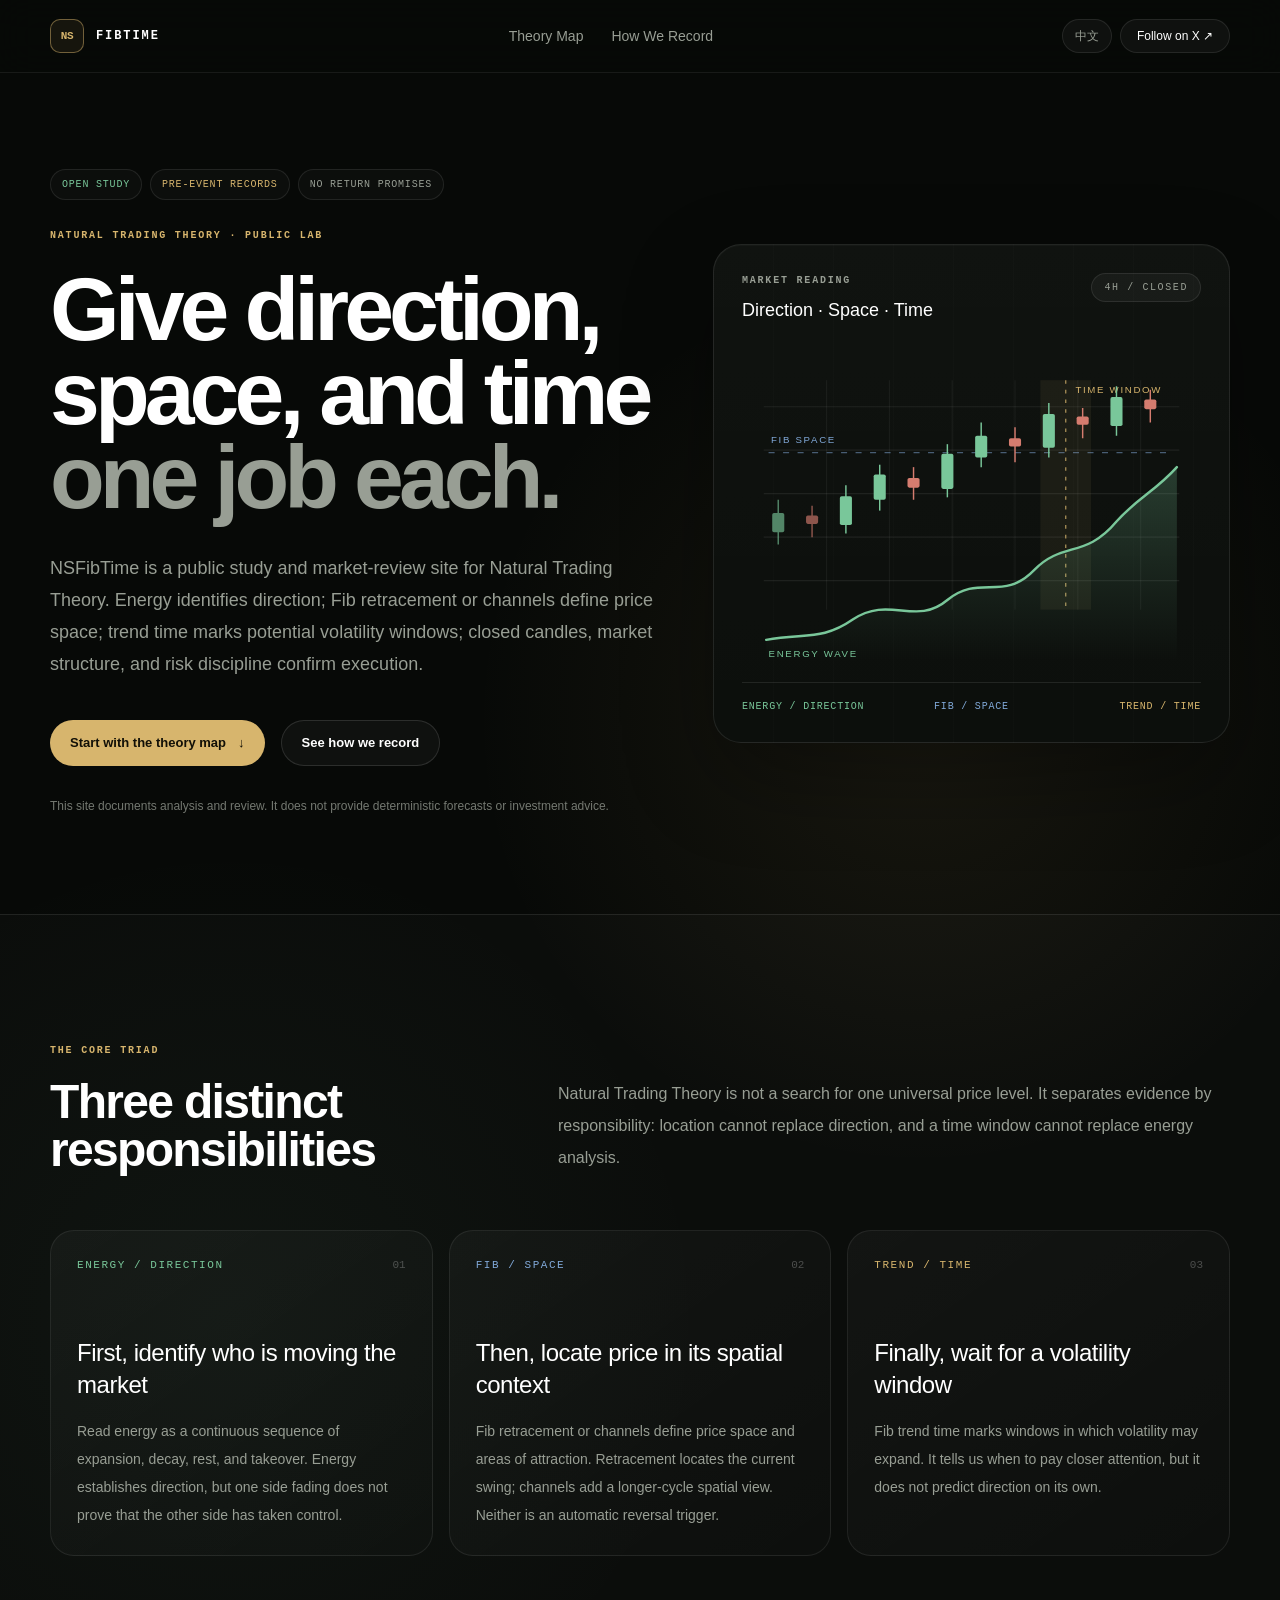
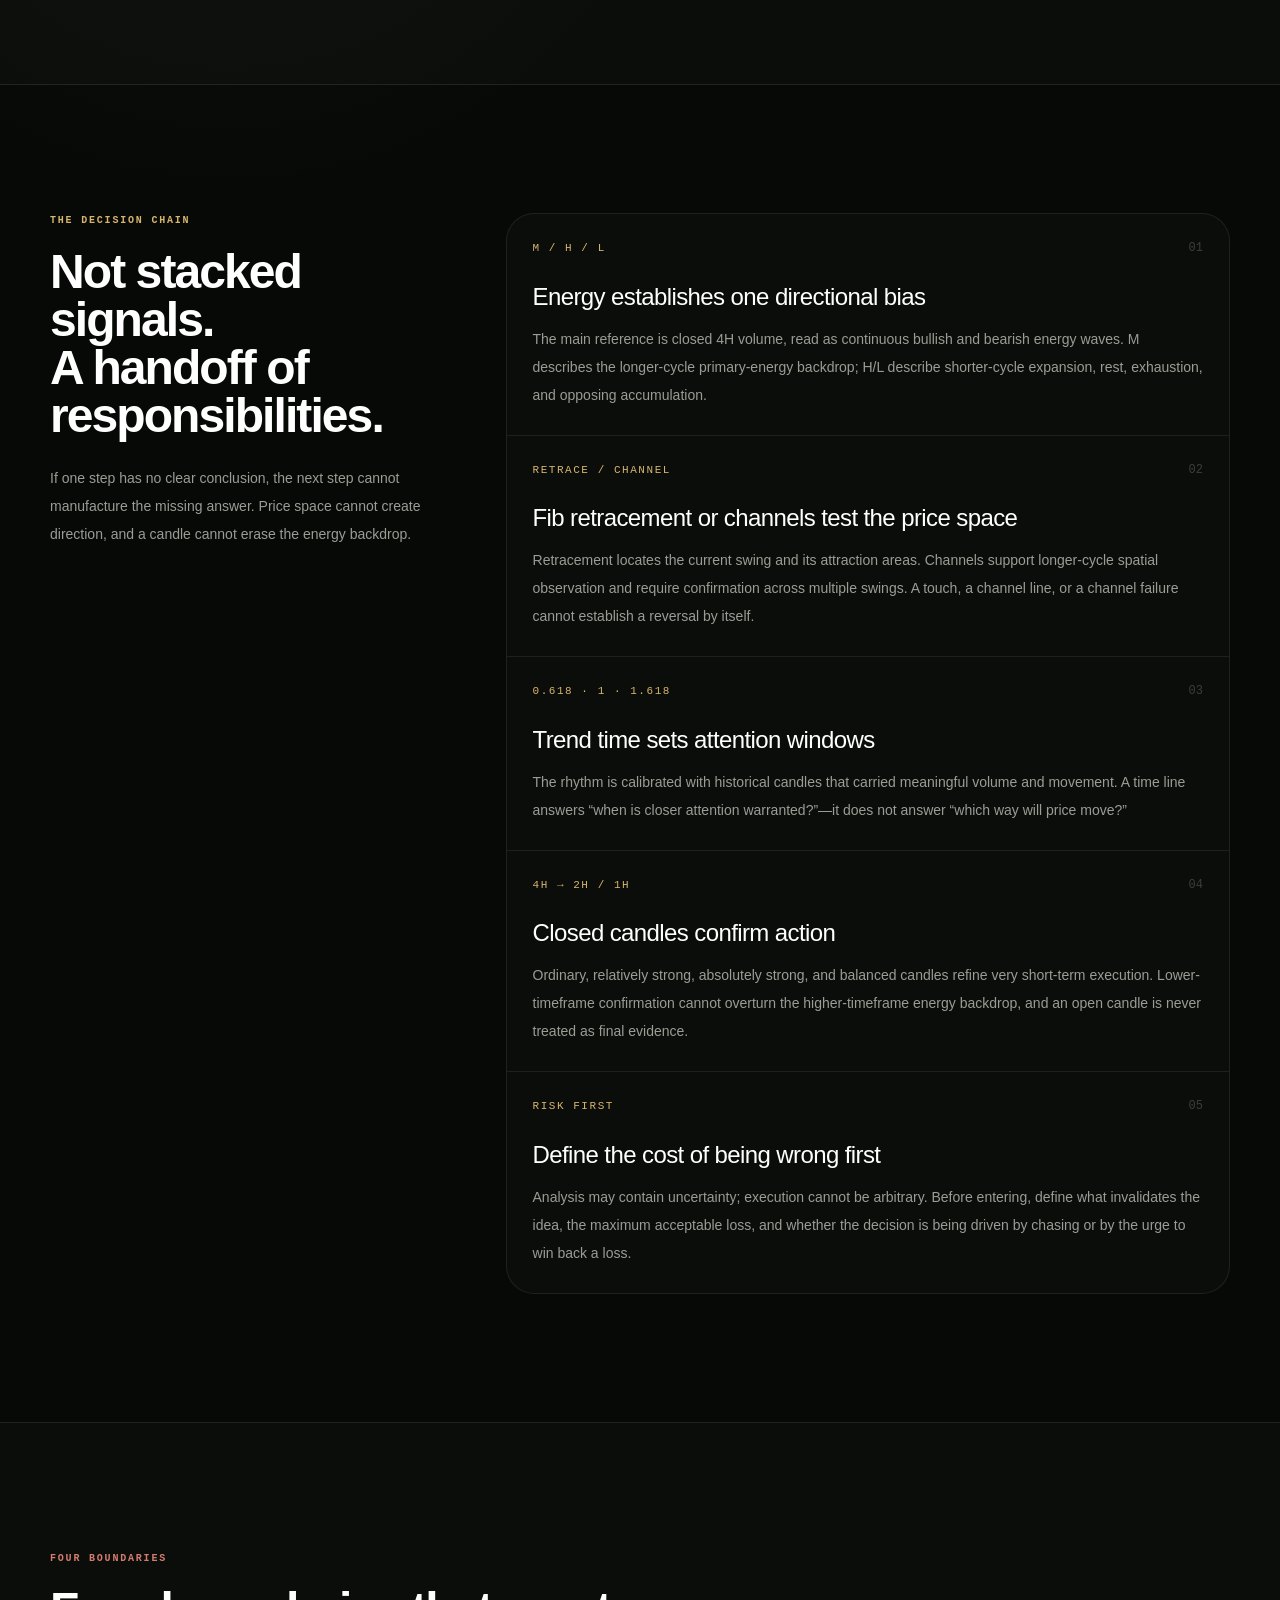
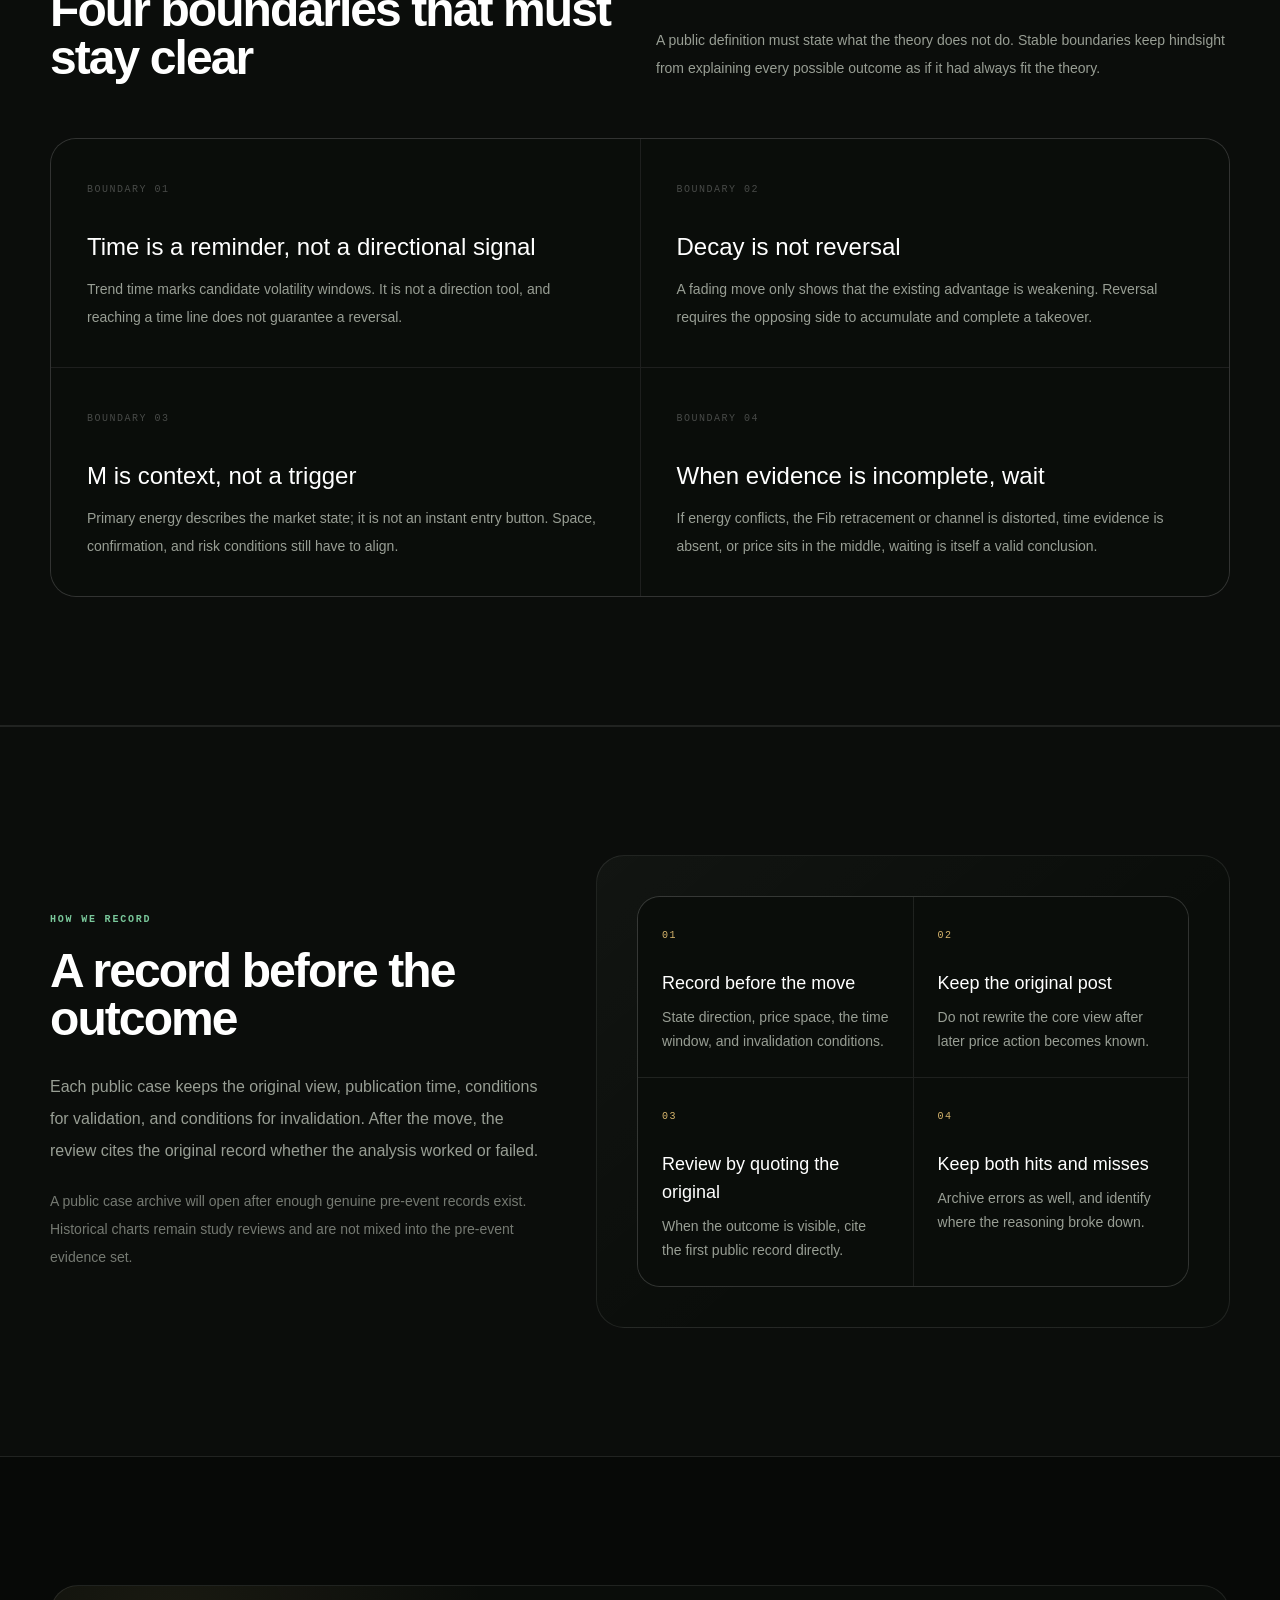
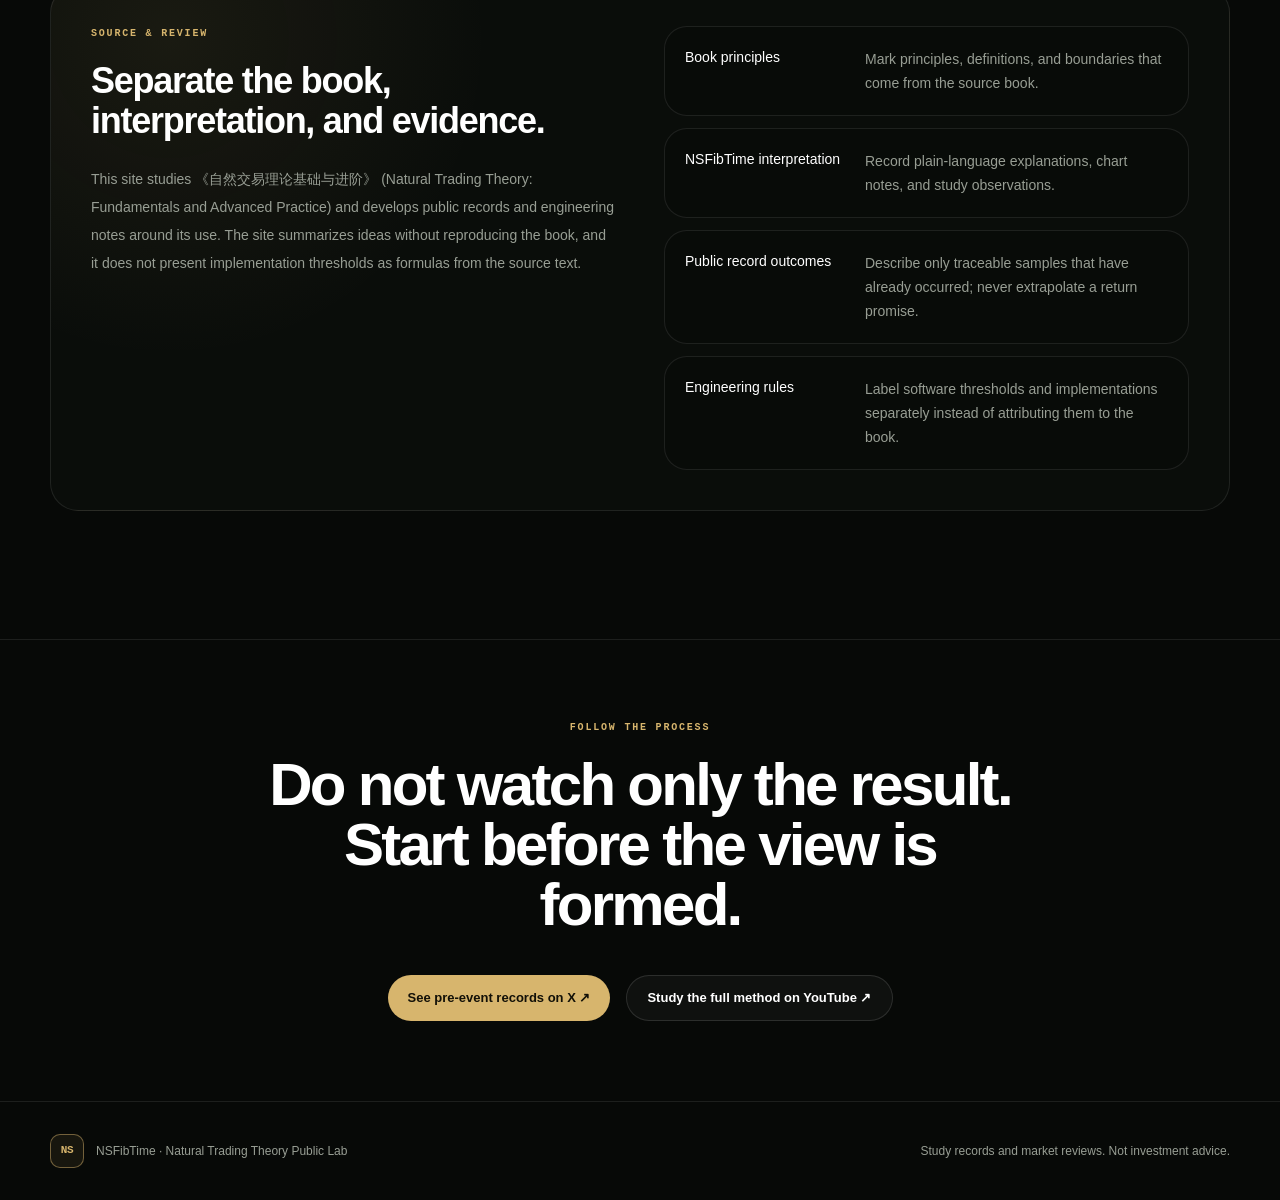
==== en/index.html @ 3659bf0a "Add English website" ====
<!DOCTYPE html><html lang="en"><head><meta charSet="utf-8"/><meta name="viewport" content="width=device-width, initial-scale=1"/><link rel="stylesheet" href="/styles.css"/><title>Natural Trading Theory Public Lab｜NSFibTime</title><meta name="description" content="Energy for direction, Fib retracement or channels for price space, and trend time for potential volatility windows. Public records include both validation and failure."/><meta name="keywords" content="Natural Trading Theory,Fibonacci retracement,Fibonacci channel,trend time,volume analysis,BTC market review"/><meta property="og:title" content="NSFibTime | Natural Trading Theory Public Lab"/><meta property="og:description" content="Direction, space, and time—each with one job. Public records include both hits and misses."/><meta property="og:url" content="https://nsfibtime.github.io/en"/><meta property="og:site_name" content="NSFibTime"/><meta property="og:type" content="website"/><meta property="og:locale" content="en_US"/><meta property="og:image" content="https://nsfibtime.github.io/og-en.png"/><meta property="og:image:width" content="1200"/><meta property="og:image:height" content="630"/><meta property="og:image:alt" content="NSFibTime | Direction, space, and time—each with one job"/><meta name="twitter:card" content="summary_large_image"/><meta name="twitter:title" content="NSFibTime | Natural Trading Theory Public Lab"/><meta name="twitter:description" content="Direction, space, and time—each with one job. Public records include both hits and misses."/><meta name="twitter:image" content="https://nsfibtime.github.io/og-en.png"/><link rel="icon" href="/favicon.svg"/><link rel="canonical" href="https://nsfibtime.github.io/en"/><link rel="alternate" hrefLang="zh-CN" href="https://nsfibtime.github.io"/><link rel="alternate" hrefLang="en" href="https://nsfibtime.github.io/en"/>
<style>:root{--font-geist-sans:Inter,-apple-system,BlinkMacSystemFont,"Segoe UI",sans-serif;--font-geist-mono:"SFMono-Regular",Consolas,"Liberation Mono",monospace}</style><meta name="generator" content="GitHub Pages"/></head><body class="__variable_geist_19ysh9d __variable_geist_mono_1001rt9 antialiased"><main lang="en"><header class="site-header"><div class="shell flex h-[72px] items-center justify-between gap-5"><a href="#top" class="flex items-center gap-3" aria-label="NSFibTime home"><span class="brand-mark">NS</span><span class="font-mono text-xs font-semibold tracking-[0.16em] text-white">FIBTIME</span></a><nav aria-label="Primary navigation" class="hidden items-center gap-7 text-sm text-[var(--muted-foreground)] md:flex"><a class="nav-link" href="#theory">Theory Map</a><a class="nav-link" href="#verification">How We Record</a></nav><div class="flex items-center gap-2"><a href="/" class="rounded-full border border-white/12 bg-white/[0.04] px-3 py-2 text-xs font-medium text-[var(--muted-foreground)] transition hover:border-[var(--time)]/50 hover:text-white" lang="zh-CN" hrefLang="zh-CN">中文</a><a class="rounded-full border border-white/12 bg-white/[0.04] px-4 py-2 text-xs font-medium text-white transition hover:border-[var(--time)]/50 hover:bg-white/[0.08]" href="https://x.com/NSFibTime" target="_blank" rel="noreferrer">Follow on X ↗</a></div></div></header><section id="top" class="shell grid min-h-[calc(100vh-72px)] items-center gap-14 py-20 lg:grid-cols-[1.08fr_0.92fr] lg:py-24"><div class="max-w-3xl"><div class="mb-7 flex flex-wrap gap-2"><span class="status-pill border-[var(--energy)]/25 text-[var(--energy)]">OPEN STUDY</span><span class="status-pill border-[var(--time)]/25 text-[var(--time)]">PRE-EVENT RECORDS</span><span class="status-pill border-white/10 text-[var(--muted-foreground)]">NO RETURN PROMISES</span></div><p class="eyebrow text-[var(--time)]">NATURAL TRADING THEORY · PUBLIC LAB</p><h1 class="mt-6 text-balance text-[clamp(3rem,7vw,6.9rem)] font-semibold leading-[0.94] tracking-[-0.055em] text-white">Give direction, space, and time<span class="block text-[var(--muted-foreground)]">one job each.</span></h1><p class="mt-8 max-w-2xl text-pretty text-base leading-8 text-[var(--muted-foreground)] sm:text-lg">NSFibTime is a public study and market-review site for Natural Trading Theory. Energy identifies direction; Fib retracement or channels define price space; trend time marks potential volatility windows; closed candles, market structure, and risk discipline confirm execution.</p><div class="mt-10 flex flex-wrap items-center gap-4"><a class="primary-cta" href="#theory">Start with the theory map <span aria-hidden="true">↓</span></a><a class="secondary-cta" href="#verification">See how we record</a></div><p class="mt-7 max-w-xl text-xs leading-6 text-[var(--muted-foreground)]/75">This site documents analysis and review. It does not provide deterministic forecasts or investment advice.</p></div><figure class="signal-panel relative min-h-[430px] overflow-hidden rounded-[28px] border border-white/10 p-5 sm:p-7" aria-labelledby="signal-caption-en"><div class="mb-8 flex items-start justify-between gap-4"><div><p class="eyebrow text-[var(--muted-foreground)]">MARKET READING</p><figcaption id="signal-caption-en" class="mt-2 text-lg font-medium text-white">Direction · Space · Time</figcaption></div><span class="rounded-full border border-white/10 bg-white/[0.04] px-3 py-1.5 font-mono text-[10px] tracking-[0.16em] text-[var(--muted-foreground)]">4H / CLOSED</span></div><svg viewBox="0 0 380 260" class="h-auto w-full"><title>Energy, Fibonacci price space, and trend time provide separate forms of evidence</title><defs><linearGradient id="area-en" x1="0" y1="0" x2="0" y2="1"><stop offset="0%" stop-color="var(--energy)" stop-opacity="0.24"></stop><stop offset="100%" stop-color="var(--energy)" stop-opacity="0"></stop></linearGradient></defs><line x1="18" y1="42" x2="362" y2="42" stroke="white" stroke-opacity="0.07"></line><line x1="18" y1="78" x2="362" y2="78" stroke="white" stroke-opacity="0.07"></line><line x1="18" y1="114" x2="362" y2="114" stroke="white" stroke-opacity="0.07"></line><line x1="18" y1="150" x2="362" y2="150" stroke="white" stroke-opacity="0.07"></line><line x1="18" y1="186" x2="362" y2="186" stroke="white" stroke-opacity="0.07"></line><line x1="70" y1="20" x2="70" y2="210" stroke="white" stroke-opacity="0.05"></line><line x1="122" y1="20" x2="122" y2="210" stroke="white" stroke-opacity="0.05"></line><line x1="174" y1="20" x2="174" y2="210" stroke="white" stroke-opacity="0.05"></line><line x1="226" y1="20" x2="226" y2="210" stroke="white" stroke-opacity="0.05"></line><line x1="278" y1="20" x2="278" y2="210" stroke="white" stroke-opacity="0.05"></line><line x1="330" y1="20" x2="330" y2="210" stroke="white" stroke-opacity="0.05"></line><line x1="22" y1="80" x2="358" y2="80" stroke="var(--space)" stroke-opacity="0.5" stroke-dasharray="5 7"></line><text x="24" y="72" fill="var(--space)" font-size="8" letter-spacing="1.4">FIB SPACE</text><rect x="247" y="20" width="42" height="190" fill="var(--time)" opacity="0.07"></rect><line x1="268" y1="20" x2="268" y2="210" stroke="var(--time)" stroke-opacity="0.8" stroke-dasharray="3 5"></line><text x="276" y="31" fill="var(--time)" font-size="8" letter-spacing="1.4">TIME WINDOW</text><g opacity="0.64"><line x1="30" y1="119" x2="30" y2="156" stroke="var(--energy)" stroke-width="1.2"></line><rect x="25" y="130" width="10" height="16" rx="1.5" fill="var(--energy)"></rect></g><g opacity="0.64"><line x1="58" y1="124" x2="58" y2="150" stroke="var(--risk)" stroke-width="1.2"></line><rect x="53" y="132" width="10" height="7" rx="1.5" fill="var(--risk)"></rect></g><g opacity="1"><line x1="86" y1="107" x2="86" y2="147" stroke="var(--energy)" stroke-width="1.2"></line><rect x="81" y="116" width="10" height="24" rx="1.5" fill="var(--energy)"></rect></g><g opacity="1"><line x1="114" y1="90" x2="114" y2="128" stroke="var(--energy)" stroke-width="1.2"></line><rect x="109" y="98" width="10" height="21" rx="1.5" fill="var(--energy)"></rect></g><g opacity="1"><line x1="142" y1="92" x2="142" y2="119" stroke="var(--risk)" stroke-width="1.2"></line><rect x="137" y="101" width="10" height="8" rx="1.5" fill="var(--risk)"></rect></g><g opacity="1"><line x1="170" y1="73" x2="170" y2="117" stroke="var(--energy)" stroke-width="1.2"></line><rect x="165" y="81" width="10" height="29" rx="1.5" fill="var(--energy)"></rect></g><g opacity="1"><line x1="198" y1="55" x2="198" y2="92" stroke="var(--energy)" stroke-width="1.2"></line><rect x="193" y="66" width="10" height="18" rx="1.5" fill="var(--energy)"></rect></g><g opacity="1"><line x1="226" y1="59" x2="226" y2="88" stroke="var(--risk)" stroke-width="1.2"></line><rect x="221" y="68" width="10" height="7" rx="1.5" fill="var(--risk)"></rect></g><g opacity="1"><line x1="254" y1="39" x2="254" y2="84" stroke="var(--energy)" stroke-width="1.2"></line><rect x="249" y="48" width="10" height="28" rx="1.5" fill="var(--energy)"></rect></g><g opacity="1"><line x1="282" y1="43" x2="282" y2="68" stroke="var(--risk)" stroke-width="1.2"></line><rect x="277" y="50" width="10" height="7" rx="1.5" fill="var(--risk)"></rect></g><g opacity="1"><line x1="310" y1="25" x2="310" y2="66" stroke="var(--energy)" stroke-width="1.2"></line><rect x="305" y="34" width="10" height="24" rx="1.5" fill="var(--energy)"></rect></g><g opacity="1"><line x1="338" y1="28" x2="338" y2="55" stroke="var(--risk)" stroke-width="1.2"></line><rect x="333" y="36" width="10" height="8" rx="1.5" fill="var(--risk)"></rect></g><path d="M20 235 C52 229 66 236 92 218 C122 198 144 224 170 202 C197 180 216 204 242 177 C266 153 284 168 310 137 C328 117 342 112 360 92 L360 252 L20 252 Z" fill="url(#area-en)"></path><path d="M20 235 C52 229 66 236 92 218 C122 198 144 224 170 202 C197 180 216 204 242 177 C266 153 284 168 310 137 C328 117 342 112 360 92" fill="none" stroke="var(--energy)" stroke-width="2" stroke-linecap="round"></path><text x="22" y="249" fill="var(--energy)" font-size="8" letter-spacing="1.4">ENERGY WAVE</text></svg><div class="mt-3 grid grid-cols-3 gap-2 border-t border-white/8 pt-4 font-mono text-[10px] tracking-[0.08em]"><span class="text-[var(--energy)]">ENERGY / DIRECTION</span><span class="text-center text-[var(--space)]">FIB / SPACE</span><span class="text-right text-[var(--time)]">TREND / TIME</span></div></figure></section><section id="theory" class="border-y border-white/8 bg-white/[0.018] py-24 sm:py-32"><div class="shell"><div class="grid gap-8 lg:grid-cols-[0.8fr_1.2fr] lg:items-end"><div><p class="eyebrow text-[var(--time)]">THE CORE TRIAD</p><h2 class="mt-5 text-4xl font-semibold tracking-[-0.035em] text-white sm:text-5xl">Three distinct responsibilities</h2></div><p class="max-w-2xl text-base leading-8 text-[var(--muted-foreground)] lg:justify-self-end">Natural Trading Theory is not a search for one universal price level. It separates evidence by responsibility: location cannot replace direction, and a time window cannot replace energy analysis.</p></div><div class="mt-14 grid gap-4 lg:grid-cols-3"><article class="theory-card"><div class="flex items-center justify-between"><span class="font-mono text-[11px] tracking-[0.14em] text-[var(--energy)]">ENERGY / DIRECTION</span><span class="font-mono text-[11px] text-white/25">01</span></div><h3 class="mt-16 text-2xl font-medium tracking-[-0.02em] text-white">First, identify who is moving the market</h3><p class="mt-4 text-sm leading-7 text-[var(--muted-foreground)]">Read energy as a continuous sequence of expansion, decay, rest, and takeover. Energy establishes direction, but one side fading does not prove that the other side has taken control.</p></article><article class="theory-card"><div class="flex items-center justify-between"><span class="font-mono text-[11px] tracking-[0.14em] text-[var(--space)]">FIB / SPACE</span><span class="font-mono text-[11px] text-white/25">02</span></div><h3 class="mt-16 text-2xl font-medium tracking-[-0.02em] text-white">Then, locate price in its spatial context</h3><p class="mt-4 text-sm leading-7 text-[var(--muted-foreground)]">Fib retracement or channels define price space and areas of attraction. Retracement locates the current swing; channels add a longer-cycle spatial view. Neither is an automatic reversal trigger.</p></article><article class="theory-card"><div class="flex items-center justify-between"><span class="font-mono text-[11px] tracking-[0.14em] text-[var(--time)]">TREND / TIME</span><span class="font-mono text-[11px] text-white/25">03</span></div><h3 class="mt-16 text-2xl font-medium tracking-[-0.02em] text-white">Finally, wait for a volatility window</h3><p class="mt-4 text-sm leading-7 text-[var(--muted-foreground)]">Fib trend time marks windows in which volatility may expand. It tells us when to pay closer attention, but it does not predict direction on its own.</p></article></div></div></section><section class="py-24 sm:py-32"><div class="shell"><div class="grid gap-12 lg:grid-cols-[0.72fr_1.28fr]"><div class="lg:sticky lg:top-28 lg:self-start"><p class="eyebrow text-[var(--time)]">THE DECISION CHAIN</p><h2 class="mt-5 max-w-md text-4xl font-semibold tracking-[-0.04em] text-white sm:text-5xl">Not stacked signals.<br/>A handoff of responsibilities.</h2><p class="mt-6 max-w-md text-sm leading-7 text-[var(--muted-foreground)]">If one step has no clear conclusion, the next step cannot manufacture the missing answer. Price space cannot create direction, and a candle cannot erase the energy backdrop.</p></div><ol class="workflow-list"><li class="workflow-step"><div class="flex items-center justify-between gap-4"><span class="font-mono text-[11px] tracking-[0.14em] text-[var(--time)]">M / H / L</span><span class="font-mono text-xs text-white/20">0<!-- -->1</span></div><h3 class="mt-6 text-2xl font-medium tracking-[-0.025em] text-white">Energy establishes one directional bias</h3><p class="mt-3 max-w-2xl text-sm leading-7 text-[var(--muted-foreground)]">The main reference is closed 4H volume, read as continuous bullish and bearish energy waves. M describes the longer-cycle primary-energy backdrop; H/L describe shorter-cycle expansion, rest, exhaustion, and opposing accumulation.</p></li><li class="workflow-step"><div class="flex items-center justify-between gap-4"><span class="font-mono text-[11px] tracking-[0.14em] text-[var(--time)]">RETRACE / CHANNEL</span><span class="font-mono text-xs text-white/20">0<!-- -->2</span></div><h3 class="mt-6 text-2xl font-medium tracking-[-0.025em] text-white">Fib retracement or channels test the price space</h3><p class="mt-3 max-w-2xl text-sm leading-7 text-[var(--muted-foreground)]">Retracement locates the current swing and its attraction areas. Channels support longer-cycle spatial observation and require confirmation across multiple swings. A touch, a channel line, or a channel failure cannot establish a reversal by itself.</p></li><li class="workflow-step"><div class="flex items-center justify-between gap-4"><span class="font-mono text-[11px] tracking-[0.14em] text-[var(--time)]">0.618 · 1 · 1.618</span><span class="font-mono text-xs text-white/20">0<!-- -->3</span></div><h3 class="mt-6 text-2xl font-medium tracking-[-0.025em] text-white">Trend time sets attention windows</h3><p class="mt-3 max-w-2xl text-sm leading-7 text-[var(--muted-foreground)]">The rhythm is calibrated with historical candles that carried meaningful volume and movement. A time line answers “when is closer attention warranted?”—it does not answer “which way will price move?”</p></li><li class="workflow-step"><div class="flex items-center justify-between gap-4"><span class="font-mono text-[11px] tracking-[0.14em] text-[var(--time)]">4H → 2H / 1H</span><span class="font-mono text-xs text-white/20">0<!-- -->4</span></div><h3 class="mt-6 text-2xl font-medium tracking-[-0.025em] text-white">Closed candles confirm action</h3><p class="mt-3 max-w-2xl text-sm leading-7 text-[var(--muted-foreground)]">Ordinary, relatively strong, absolutely strong, and balanced candles refine very short-term execution. Lower-timeframe confirmation cannot overturn the higher-timeframe energy backdrop, and an open candle is never treated as final evidence.</p></li><li class="workflow-step"><div class="flex items-center justify-between gap-4"><span class="font-mono text-[11px] tracking-[0.14em] text-[var(--time)]">RISK FIRST</span><span class="font-mono text-xs text-white/20">0<!-- -->5</span></div><h3 class="mt-6 text-2xl font-medium tracking-[-0.025em] text-white">Define the cost of being wrong first</h3><p class="mt-3 max-w-2xl text-sm leading-7 text-[var(--muted-foreground)]">Analysis may contain uncertainty; execution cannot be arbitrary. Before entering, define what invalidates the idea, the maximum acceptable loss, and whether the decision is being driven by chasing or by the urge to win back a loss.</p></li></ol></div></div></section><section class="border-y border-white/8 bg-white/[0.018] py-24 sm:py-32"><div class="shell"><div class="grid gap-8 lg:grid-cols-[1fr_1fr] lg:items-end"><div><p class="eyebrow text-[var(--risk)]">FOUR BOUNDARIES</p><h2 class="mt-5 text-4xl font-semibold tracking-[-0.04em] text-white sm:text-5xl">Four boundaries that must stay clear</h2></div><p class="max-w-xl text-sm leading-7 text-[var(--muted-foreground)] lg:justify-self-end">A public definition must state what the theory does not do. Stable boundaries keep hindsight from explaining every possible outcome as if it had always fit the theory.</p></div><div class="mt-14 grid gap-px overflow-hidden rounded-[26px] border border-white/8 bg-white/8 md:grid-cols-2"><article class="bg-[#0a0d0a] p-7 sm:p-9"><span class="font-mono text-[10px] tracking-[0.15em] text-white/25">BOUNDARY 0<!-- -->1</span><h3 class="mt-8 text-2xl font-medium text-white">Time is a reminder, not a directional signal</h3><p class="mt-3 max-w-lg text-sm leading-7 text-[var(--muted-foreground)]">Trend time marks candidate volatility windows. It is not a direction tool, and reaching a time line does not guarantee a reversal.</p></article><article class="bg-[#0a0d0a] p-7 sm:p-9"><span class="font-mono text-[10px] tracking-[0.15em] text-white/25">BOUNDARY 0<!-- -->2</span><h3 class="mt-8 text-2xl font-medium text-white">Decay is not reversal</h3><p class="mt-3 max-w-lg text-sm leading-7 text-[var(--muted-foreground)]">A fading move only shows that the existing advantage is weakening. Reversal requires the opposing side to accumulate and complete a takeover.</p></article><article class="bg-[#0a0d0a] p-7 sm:p-9"><span class="font-mono text-[10px] tracking-[0.15em] text-white/25">BOUNDARY 0<!-- -->3</span><h3 class="mt-8 text-2xl font-medium text-white">M is context, not a trigger</h3><p class="mt-3 max-w-lg text-sm leading-7 text-[var(--muted-foreground)]">Primary energy describes the market state; it is not an instant entry button. Space, confirmation, and risk conditions still have to align.</p></article><article class="bg-[#0a0d0a] p-7 sm:p-9"><span class="font-mono text-[10px] tracking-[0.15em] text-white/25">BOUNDARY 0<!-- -->4</span><h3 class="mt-8 text-2xl font-medium text-white">When evidence is incomplete, wait</h3><p class="mt-3 max-w-lg text-sm leading-7 text-[var(--muted-foreground)]">If energy conflicts, the Fib retracement or channel is distorted, time evidence is absent, or price sits in the middle, waiting is itself a valid conclusion.</p></article></div></div></section><section id="verification" class="scroll-mt-20 border-y border-white/8 bg-white/[0.018] py-24 sm:py-32"><div class="shell grid gap-12 lg:grid-cols-[0.88fr_1.12fr] lg:items-center"><div><p class="eyebrow text-[var(--energy)]">HOW WE RECORD</p><h2 class="mt-5 text-4xl font-semibold tracking-[-0.04em] text-white sm:text-5xl">A record before the outcome</h2><p class="mt-7 max-w-xl text-base leading-8 text-[var(--muted-foreground)]">Each public case keeps the original view, publication time, conditions for validation, and conditions for invalidation. After the move, the review cites the original record whether the analysis worked or failed.</p><p class="mt-5 max-w-xl text-sm leading-7 text-[var(--muted-foreground)]/75">A public case archive will open after enough genuine pre-event records exist. Historical charts remain study reviews and are not mixed into the pre-event evidence set.</p></div><div class="protocol-panel"><div class="grid gap-px overflow-hidden rounded-2xl border border-white/8 bg-white/8 sm:grid-cols-2"><div class="bg-[#0a0d0a] p-6"><span class="font-mono text-[10px] tracking-[0.15em] text-[var(--time)]">01</span><h3 class="mt-6 text-lg font-medium text-white">Record before the move</h3><p class="mt-2 text-sm leading-6 text-[var(--muted-foreground)]">State direction, price space, the time window, and invalidation conditions.</p></div><div class="bg-[#0a0d0a] p-6"><span class="font-mono text-[10px] tracking-[0.15em] text-[var(--time)]">02</span><h3 class="mt-6 text-lg font-medium text-white">Keep the original post</h3><p class="mt-2 text-sm leading-6 text-[var(--muted-foreground)]">Do not rewrite the core view after later price action becomes known.</p></div><div class="bg-[#0a0d0a] p-6"><span class="font-mono text-[10px] tracking-[0.15em] text-[var(--time)]">03</span><h3 class="mt-6 text-lg font-medium text-white">Review by quoting the original</h3><p class="mt-2 text-sm leading-6 text-[var(--muted-foreground)]">When the outcome is visible, cite the first public record directly.</p></div><div class="bg-[#0a0d0a] p-6"><span class="font-mono text-[10px] tracking-[0.15em] text-[var(--time)]">04</span><h3 class="mt-6 text-lg font-medium text-white">Keep both hits and misses</h3><p class="mt-2 text-sm leading-6 text-[var(--muted-foreground)]">Archive errors as well, and identify where the reasoning broke down.</p></div></div></div></div></section><section class="py-24 sm:py-32"><div class="shell"><div class="source-card grid gap-12 lg:grid-cols-[1fr_1fr]"><div><p class="eyebrow text-[var(--time)]">SOURCE &amp; REVIEW</p><h2 class="mt-5 text-3xl font-semibold tracking-[-0.035em] text-white sm:text-4xl">Separate the book, interpretation, and evidence.</h2><p class="mt-6 max-w-xl text-sm leading-7 text-[var(--muted-foreground)]">This site studies 《自然交易理论基础与进阶》 (Natural Trading Theory: Fundamentals and Advanced Practice) and develops public records and engineering notes around its use. The site summarizes ideas without reproducing the book, and it does not present implementation thresholds as formulas from the source text.</p></div><div class="grid gap-3"><div class="grid gap-2 rounded-2xl border border-white/8 bg-black/15 p-5 sm:grid-cols-[160px_1fr] sm:gap-5"><span class="text-sm font-medium text-white">Book principles</span><span class="text-sm leading-6 text-[var(--muted-foreground)]">Mark principles, definitions, and boundaries that come from the source book.</span></div><div class="grid gap-2 rounded-2xl border border-white/8 bg-black/15 p-5 sm:grid-cols-[160px_1fr] sm:gap-5"><span class="text-sm font-medium text-white">NSFibTime interpretation</span><span class="text-sm leading-6 text-[var(--muted-foreground)]">Record plain-language explanations, chart notes, and study observations.</span></div><div class="grid gap-2 rounded-2xl border border-white/8 bg-black/15 p-5 sm:grid-cols-[160px_1fr] sm:gap-5"><span class="text-sm font-medium text-white">Public record outcomes</span><span class="text-sm leading-6 text-[var(--muted-foreground)]">Describe only traceable samples that have already occurred; never extrapolate a return promise.</span></div><div class="grid gap-2 rounded-2xl border border-white/8 bg-black/15 p-5 sm:grid-cols-[160px_1fr] sm:gap-5"><span class="text-sm font-medium text-white">Engineering rules</span><span class="text-sm leading-6 text-[var(--muted-foreground)]">Label software thresholds and implementations separately instead of attributing them to the book.</span></div></div></div></div></section><section class="border-t border-white/8 py-20"><div class="shell text-center"><p class="eyebrow text-[var(--time)]">FOLLOW THE PROCESS</p><h2 class="mx-auto mt-5 max-w-3xl text-4xl font-semibold tracking-[-0.045em] text-white sm:text-6xl">Do not watch only the result.<br/>Start before the view is formed.</h2><div class="mt-10 flex flex-wrap justify-center gap-4"><a class="primary-cta" href="https://x.com/NSFibTime" target="_blank" rel="noreferrer">See pre-event records on X ↗</a><a class="secondary-cta" href="https://www.youtube.com/@NSFibTime" target="_blank" rel="noreferrer">Study the full method on YouTube ↗</a></div></div></section><footer class="border-t border-white/8 py-8"><div class="shell flex flex-col gap-4 text-xs text-[var(--muted-foreground)] sm:flex-row sm:items-center sm:justify-between"><div class="flex items-center gap-3"><span class="brand-mark">NS</span><span>NSFibTime · Natural Trading Theory Public Lab</span></div><p>Study records and market reviews. Not investment advice.</p></div></footer></main></body></html>
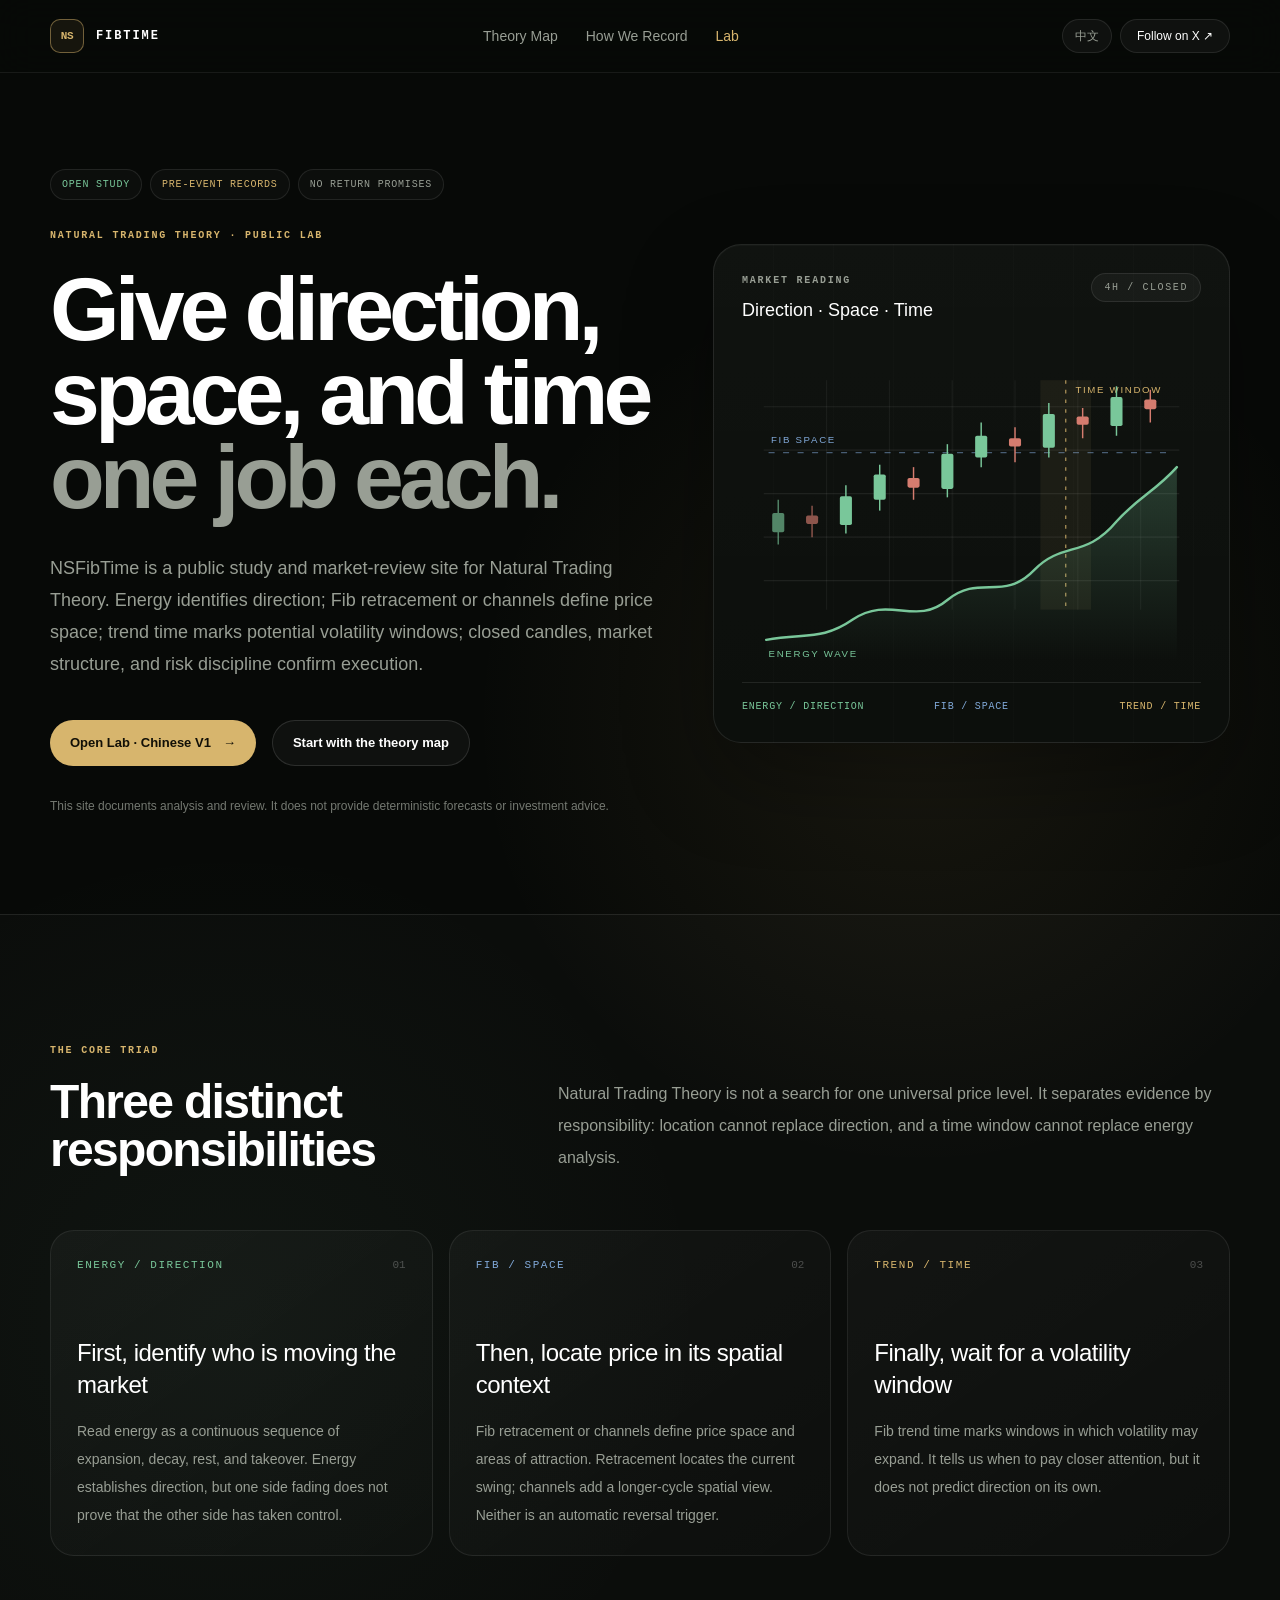
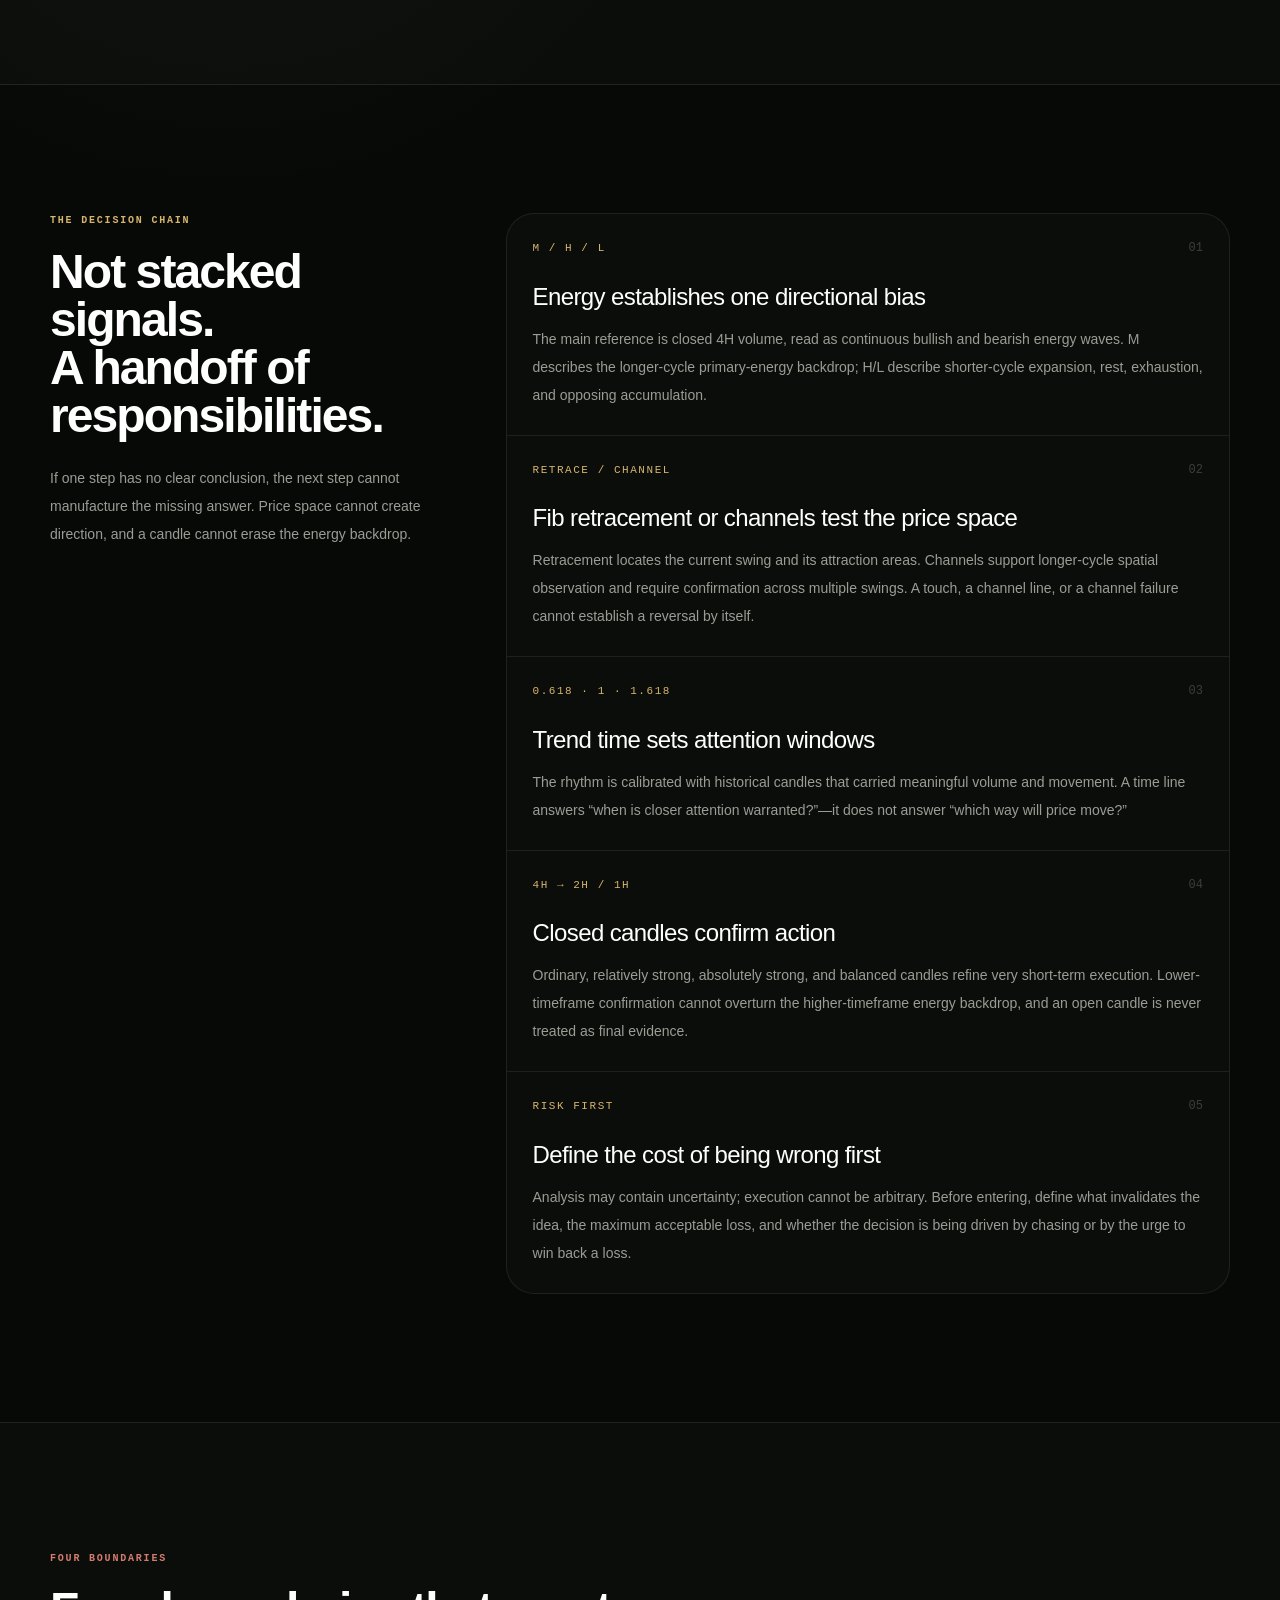
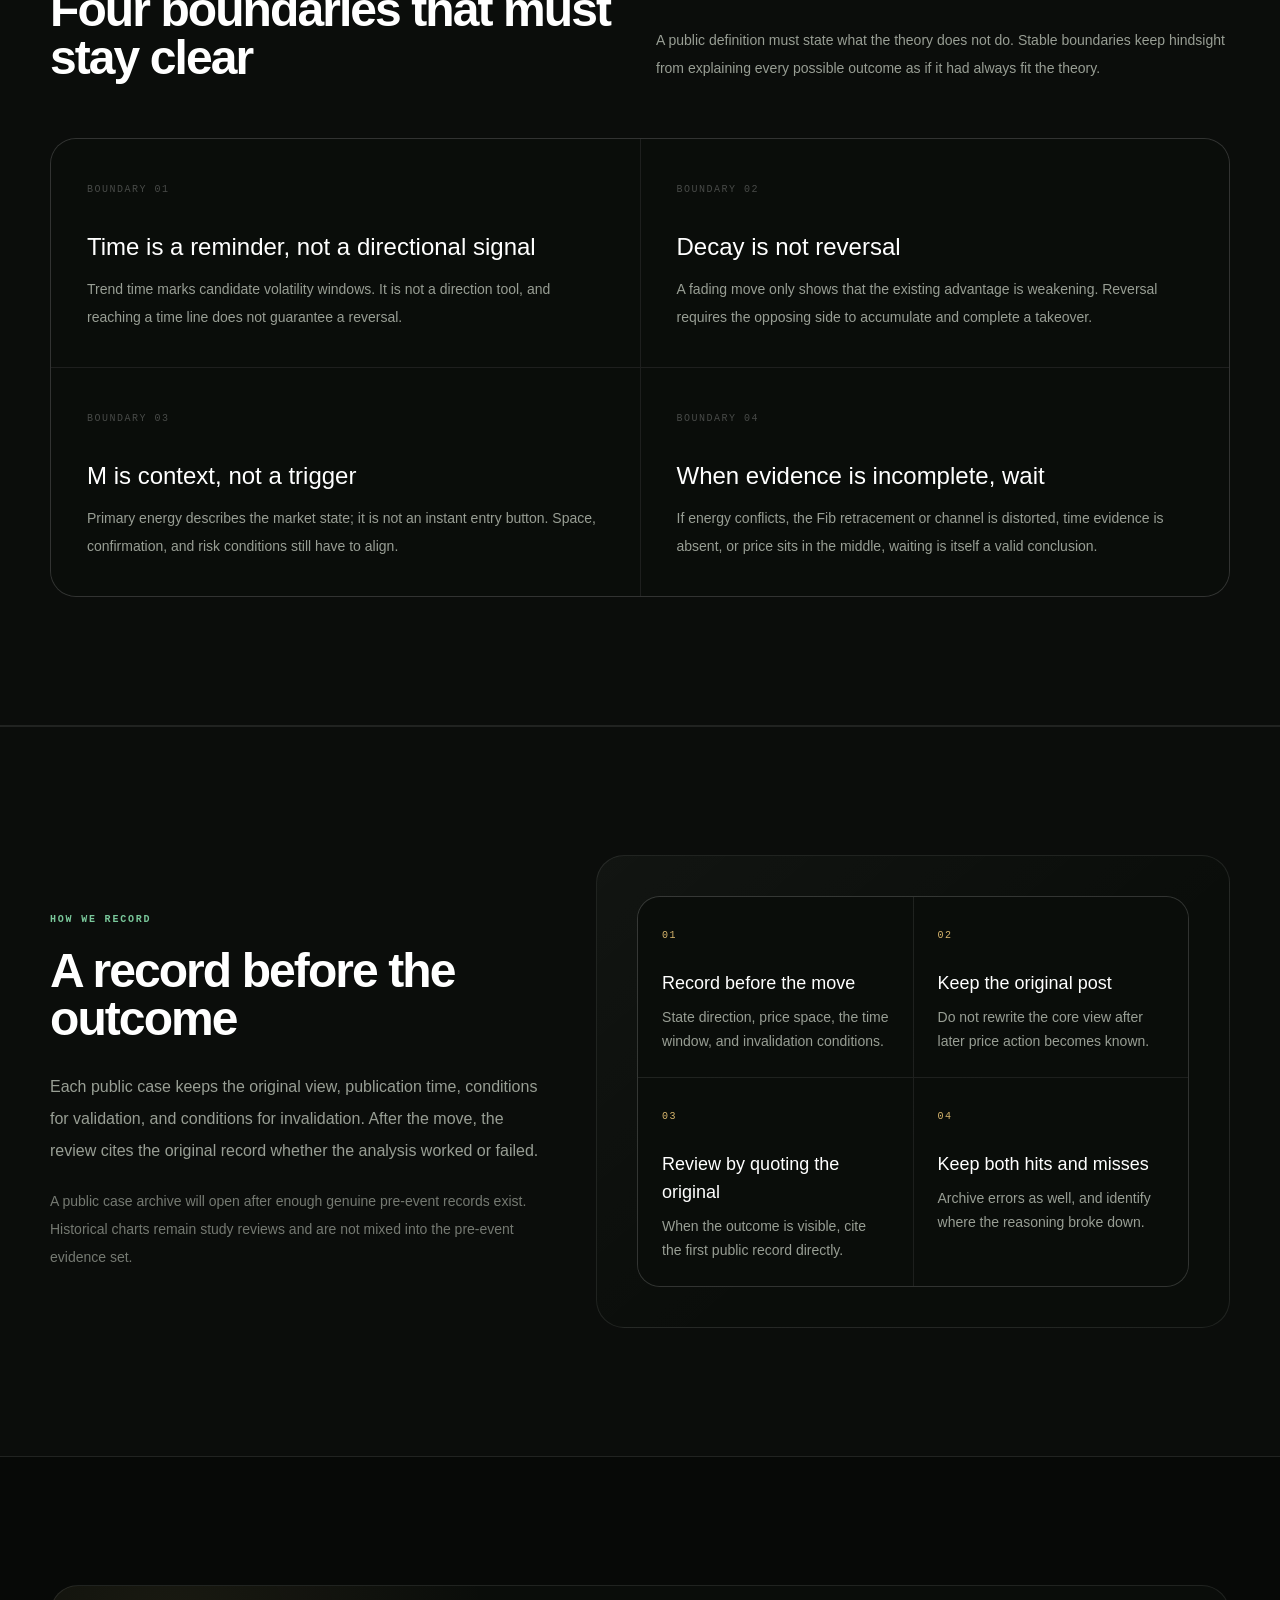
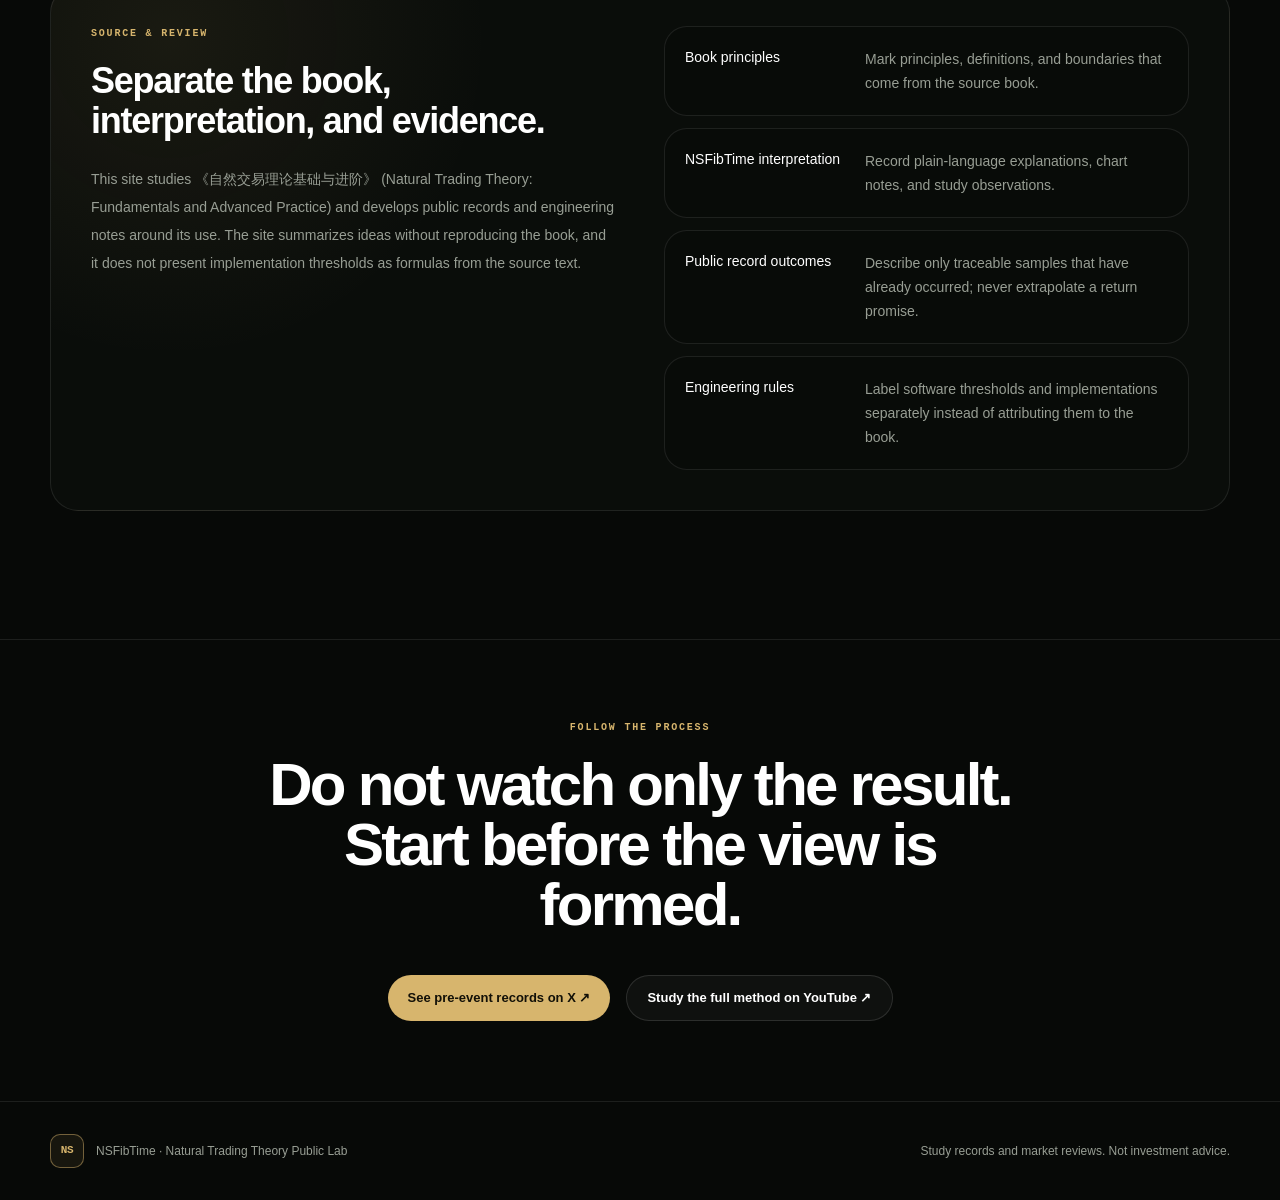
==== commit 4050cba1: "Link English site to NSFibTime Lab" ====
--- a/en/index.html
+++ b/en/index.html
@@ -1,2 +1,2 @@
 <!DOCTYPE html><html lang="en"><head><meta charSet="utf-8"/><meta name="viewport" content="width=device-width, initial-scale=1"/><link rel="stylesheet" href="/styles.css"/><title>Natural Trading Theory Public Lab｜NSFibTime</title><meta name="description" content="Energy for direction, Fib retracement or channels for price space, and trend time for potential volatility windows. Public records include both validation and failure."/><meta name="keywords" content="Natural Trading Theory,Fibonacci retracement,Fibonacci channel,trend time,volume analysis,BTC market review"/><meta property="og:title" content="NSFibTime | Natural Trading Theory Public Lab"/><meta property="og:description" content="Direction, space, and time—each with one job. Public records include both hits and misses."/><meta property="og:url" content="https://nsfibtime.github.io/en"/><meta property="og:site_name" content="NSFibTime"/><meta property="og:type" content="website"/><meta property="og:locale" content="en_US"/><meta property="og:image" content="https://nsfibtime.github.io/og-en.png"/><meta property="og:image:width" content="1200"/><meta property="og:image:height" content="630"/><meta property="og:image:alt" content="NSFibTime | Direction, space, and time—each with one job"/><meta name="twitter:card" content="summary_large_image"/><meta name="twitter:title" content="NSFibTime | Natural Trading Theory Public Lab"/><meta name="twitter:description" content="Direction, space, and time—each with one job. Public records include both hits and misses."/><meta name="twitter:image" content="https://nsfibtime.github.io/og-en.png"/><link rel="icon" href="/favicon.svg"/><link rel="canonical" href="https://nsfibtime.github.io/en"/><link rel="alternate" hrefLang="zh-CN" href="https://nsfibtime.github.io"/><link rel="alternate" hrefLang="en" href="https://nsfibtime.github.io/en"/>
-<style>:root{--font-geist-sans:Inter,-apple-system,BlinkMacSystemFont,"Segoe UI",sans-serif;--font-geist-mono:"SFMono-Regular",Consolas,"Liberation Mono",monospace}</style><meta name="generator" content="GitHub Pages"/></head><body class="__variable_geist_19ysh9d __variable_geist_mono_1001rt9 antialiased"><main lang="en"><header class="site-header"><div class="shell flex h-[72px] items-center justify-between gap-5"><a href="#top" class="flex items-center gap-3" aria-label="NSFibTime home"><span class="brand-mark">NS</span><span class="font-mono text-xs font-semibold tracking-[0.16em] text-white">FIBTIME</span></a><nav aria-label="Primary navigation" class="hidden items-center gap-7 text-sm text-[var(--muted-foreground)] md:flex"><a class="nav-link" href="#theory">Theory Map</a><a class="nav-link" href="#verification">How We Record</a></nav><div class="flex items-center gap-2"><a href="/" class="rounded-full border border-white/12 bg-white/[0.04] px-3 py-2 text-xs font-medium text-[var(--muted-foreground)] transition hover:border-[var(--time)]/50 hover:text-white" lang="zh-CN" hrefLang="zh-CN">中文</a><a class="rounded-full border border-white/12 bg-white/[0.04] px-4 py-2 text-xs font-medium text-white transition hover:border-[var(--time)]/50 hover:bg-white/[0.08]" href="https://x.com/NSFibTime" target="_blank" rel="noreferrer">Follow on X ↗</a></div></div></header><section id="top" class="shell grid min-h-[calc(100vh-72px)] items-center gap-14 py-20 lg:grid-cols-[1.08fr_0.92fr] lg:py-24"><div class="max-w-3xl"><div class="mb-7 flex flex-wrap gap-2"><span class="status-pill border-[var(--energy)]/25 text-[var(--energy)]">OPEN STUDY</span><span class="status-pill border-[var(--time)]/25 text-[var(--time)]">PRE-EVENT RECORDS</span><span class="status-pill border-white/10 text-[var(--muted-foreground)]">NO RETURN PROMISES</span></div><p class="eyebrow text-[var(--time)]">NATURAL TRADING THEORY · PUBLIC LAB</p><h1 class="mt-6 text-balance text-[clamp(3rem,7vw,6.9rem)] font-semibold leading-[0.94] tracking-[-0.055em] text-white">Give direction, space, and time<span class="block text-[var(--muted-foreground)]">one job each.</span></h1><p class="mt-8 max-w-2xl text-pretty text-base leading-8 text-[var(--muted-foreground)] sm:text-lg">NSFibTime is a public study and market-review site for Natural Trading Theory. Energy identifies direction; Fib retracement or channels define price space; trend time marks potential volatility windows; closed candles, market structure, and risk discipline confirm execution.</p><div class="mt-10 flex flex-wrap items-center gap-4"><a class="primary-cta" href="#theory">Start with the theory map <span aria-hidden="true">↓</span></a><a class="secondary-cta" href="#verification">See how we record</a></div><p class="mt-7 max-w-xl text-xs leading-6 text-[var(--muted-foreground)]/75">This site documents analysis and review. It does not provide deterministic forecasts or investment advice.</p></div><figure class="signal-panel relative min-h-[430px] overflow-hidden rounded-[28px] border border-white/10 p-5 sm:p-7" aria-labelledby="signal-caption-en"><div class="mb-8 flex items-start justify-between gap-4"><div><p class="eyebrow text-[var(--muted-foreground)]">MARKET READING</p><figcaption id="signal-caption-en" class="mt-2 text-lg font-medium text-white">Direction · Space · Time</figcaption></div><span class="rounded-full border border-white/10 bg-white/[0.04] px-3 py-1.5 font-mono text-[10px] tracking-[0.16em] text-[var(--muted-foreground)]">4H / CLOSED</span></div><svg viewBox="0 0 380 260" class="h-auto w-full"><title>Energy, Fibonacci price space, and trend time provide separate forms of evidence</title><defs><linearGradient id="area-en" x1="0" y1="0" x2="0" y2="1"><stop offset="0%" stop-color="var(--energy)" stop-opacity="0.24"></stop><stop offset="100%" stop-color="var(--energy)" stop-opacity="0"></stop></linearGradient></defs><line x1="18" y1="42" x2="362" y2="42" stroke="white" stroke-opacity="0.07"></line><line x1="18" y1="78" x2="362" y2="78" stroke="white" stroke-opacity="0.07"></line><line x1="18" y1="114" x2="362" y2="114" stroke="white" stroke-opacity="0.07"></line><line x1="18" y1="150" x2="362" y2="150" stroke="white" stroke-opacity="0.07"></line><line x1="18" y1="186" x2="362" y2="186" stroke="white" stroke-opacity="0.07"></line><line x1="70" y1="20" x2="70" y2="210" stroke="white" stroke-opacity="0.05"></line><line x1="122" y1="20" x2="122" y2="210" stroke="white" stroke-opacity="0.05"></line><line x1="174" y1="20" x2="174" y2="210" stroke="white" stroke-opacity="0.05"></line><line x1="226" y1="20" x2="226" y2="210" stroke="white" stroke-opacity="0.05"></line><line x1="278" y1="20" x2="278" y2="210" stroke="white" stroke-opacity="0.05"></line><line x1="330" y1="20" x2="330" y2="210" stroke="white" stroke-opacity="0.05"></line><line x1="22" y1="80" x2="358" y2="80" stroke="var(--space)" stroke-opacity="0.5" stroke-dasharray="5 7"></line><text x="24" y="72" fill="var(--space)" font-size="8" letter-spacing="1.4">FIB SPACE</text><rect x="247" y="20" width="42" height="190" fill="var(--time)" opacity="0.07"></rect><line x1="268" y1="20" x2="268" y2="210" stroke="var(--time)" stroke-opacity="0.8" stroke-dasharray="3 5"></line><text x="276" y="31" fill="var(--time)" font-size="8" letter-spacing="1.4">TIME WINDOW</text><g opacity="0.64"><line x1="30" y1="119" x2="30" y2="156" stroke="var(--energy)" stroke-width="1.2"></line><rect x="25" y="130" width="10" height="16" rx="1.5" fill="var(--energy)"></rect></g><g opacity="0.64"><line x1="58" y1="124" x2="58" y2="150" stroke="var(--risk)" stroke-width="1.2"></line><rect x="53" y="132" width="10" height="7" rx="1.5" fill="var(--risk)"></rect></g><g opacity="1"><line x1="86" y1="107" x2="86" y2="147" stroke="var(--energy)" stroke-width="1.2"></line><rect x="81" y="116" width="10" height="24" rx="1.5" fill="var(--energy)"></rect></g><g opacity="1"><line x1="114" y1="90" x2="114" y2="128" stroke="var(--energy)" stroke-width="1.2"></line><rect x="109" y="98" width="10" height="21" rx="1.5" fill="var(--energy)"></rect></g><g opacity="1"><line x1="142" y1="92" x2="142" y2="119" stroke="var(--risk)" stroke-width="1.2"></line><rect x="137" y="101" width="10" height="8" rx="1.5" fill="var(--risk)"></rect></g><g opacity="1"><line x1="170" y1="73" x2="170" y2="117" stroke="var(--energy)" stroke-width="1.2"></line><rect x="165" y="81" width="10" height="29" rx="1.5" fill="var(--energy)"></rect></g><g opacity="1"><line x1="198" y1="55" x2="198" y2="92" stroke="var(--energy)" stroke-width="1.2"></line><rect x="193" y="66" width="10" height="18" rx="1.5" fill="var(--energy)"></rect></g><g opacity="1"><line x1="226" y1="59" x2="226" y2="88" stroke="var(--risk)" stroke-width="1.2"></line><rect x="221" y="68" width="10" height="7" rx="1.5" fill="var(--risk)"></rect></g><g opacity="1"><line x1="254" y1="39" x2="254" y2="84" stroke="var(--energy)" stroke-width="1.2"></line><rect x="249" y="48" width="10" height="28" rx="1.5" fill="var(--energy)"></rect></g><g opacity="1"><line x1="282" y1="43" x2="282" y2="68" stroke="var(--risk)" stroke-width="1.2"></line><rect x="277" y="50" width="10" height="7" rx="1.5" fill="var(--risk)"></rect></g><g opacity="1"><line x1="310" y1="25" x2="310" y2="66" stroke="var(--energy)" stroke-width="1.2"></line><rect x="305" y="34" width="10" height="24" rx="1.5" fill="var(--energy)"></rect></g><g opacity="1"><line x1="338" y1="28" x2="338" y2="55" stroke="var(--risk)" stroke-width="1.2"></line><rect x="333" y="36" width="10" height="8" rx="1.5" fill="var(--risk)"></rect></g><path d="M20 235 C52 229 66 236 92 218 C122 198 144 224 170 202 C197 180 216 204 242 177 C266 153 284 168 310 137 C328 117 342 112 360 92 L360 252 L20 252 Z" fill="url(#area-en)"></path><path d="M20 235 C52 229 66 236 92 218 C122 198 144 224 170 202 C197 180 216 204 242 177 C266 153 284 168 310 137 C328 117 342 112 360 92" fill="none" stroke="var(--energy)" stroke-width="2" stroke-linecap="round"></path><text x="22" y="249" fill="var(--energy)" font-size="8" letter-spacing="1.4">ENERGY WAVE</text></svg><div class="mt-3 grid grid-cols-3 gap-2 border-t border-white/8 pt-4 font-mono text-[10px] tracking-[0.08em]"><span class="text-[var(--energy)]">ENERGY / DIRECTION</span><span class="text-center text-[var(--space)]">FIB / SPACE</span><span class="text-right text-[var(--time)]">TREND / TIME</span></div></figure></section><section id="theory" class="border-y border-white/8 bg-white/[0.018] py-24 sm:py-32"><div class="shell"><div class="grid gap-8 lg:grid-cols-[0.8fr_1.2fr] lg:items-end"><div><p class="eyebrow text-[var(--time)]">THE CORE TRIAD</p><h2 class="mt-5 text-4xl font-semibold tracking-[-0.035em] text-white sm:text-5xl">Three distinct responsibilities</h2></div><p class="max-w-2xl text-base leading-8 text-[var(--muted-foreground)] lg:justify-self-end">Natural Trading Theory is not a search for one universal price level. It separates evidence by responsibility: location cannot replace direction, and a time window cannot replace energy analysis.</p></div><div class="mt-14 grid gap-4 lg:grid-cols-3"><article class="theory-card"><div class="flex items-center justify-between"><span class="font-mono text-[11px] tracking-[0.14em] text-[var(--energy)]">ENERGY / DIRECTION</span><span class="font-mono text-[11px] text-white/25">01</span></div><h3 class="mt-16 text-2xl font-medium tracking-[-0.02em] text-white">First, identify who is moving the market</h3><p class="mt-4 text-sm leading-7 text-[var(--muted-foreground)]">Read energy as a continuous sequence of expansion, decay, rest, and takeover. Energy establishes direction, but one side fading does not prove that the other side has taken control.</p></article><article class="theory-card"><div class="flex items-center justify-between"><span class="font-mono text-[11px] tracking-[0.14em] text-[var(--space)]">FIB / SPACE</span><span class="font-mono text-[11px] text-white/25">02</span></div><h3 class="mt-16 text-2xl font-medium tracking-[-0.02em] text-white">Then, locate price in its spatial context</h3><p class="mt-4 text-sm leading-7 text-[var(--muted-foreground)]">Fib retracement or channels define price space and areas of attraction. Retracement locates the current swing; channels add a longer-cycle spatial view. Neither is an automatic reversal trigger.</p></article><article class="theory-card"><div class="flex items-center justify-between"><span class="font-mono text-[11px] tracking-[0.14em] text-[var(--time)]">TREND / TIME</span><span class="font-mono text-[11px] text-white/25">03</span></div><h3 class="mt-16 text-2xl font-medium tracking-[-0.02em] text-white">Finally, wait for a volatility window</h3><p class="mt-4 text-sm leading-7 text-[var(--muted-foreground)]">Fib trend time marks windows in which volatility may expand. It tells us when to pay closer attention, but it does not predict direction on its own.</p></article></div></div></section><section class="py-24 sm:py-32"><div class="shell"><div class="grid gap-12 lg:grid-cols-[0.72fr_1.28fr]"><div class="lg:sticky lg:top-28 lg:self-start"><p class="eyebrow text-[var(--time)]">THE DECISION CHAIN</p><h2 class="mt-5 max-w-md text-4xl font-semibold tracking-[-0.04em] text-white sm:text-5xl">Not stacked signals.<br/>A handoff of responsibilities.</h2><p class="mt-6 max-w-md text-sm leading-7 text-[var(--muted-foreground)]">If one step has no clear conclusion, the next step cannot manufacture the missing answer. Price space cannot create direction, and a candle cannot erase the energy backdrop.</p></div><ol class="workflow-list"><li class="workflow-step"><div class="flex items-center justify-between gap-4"><span class="font-mono text-[11px] tracking-[0.14em] text-[var(--time)]">M / H / L</span><span class="font-mono text-xs text-white/20">0<!-- -->1</span></div><h3 class="mt-6 text-2xl font-medium tracking-[-0.025em] text-white">Energy establishes one directional bias</h3><p class="mt-3 max-w-2xl text-sm leading-7 text-[var(--muted-foreground)]">The main reference is closed 4H volume, read as continuous bullish and bearish energy waves. M describes the longer-cycle primary-energy backdrop; H/L describe shorter-cycle expansion, rest, exhaustion, and opposing accumulation.</p></li><li class="workflow-step"><div class="flex items-center justify-between gap-4"><span class="font-mono text-[11px] tracking-[0.14em] text-[var(--time)]">RETRACE / CHANNEL</span><span class="font-mono text-xs text-white/20">0<!-- -->2</span></div><h3 class="mt-6 text-2xl font-medium tracking-[-0.025em] text-white">Fib retracement or channels test the price space</h3><p class="mt-3 max-w-2xl text-sm leading-7 text-[var(--muted-foreground)]">Retracement locates the current swing and its attraction areas. Channels support longer-cycle spatial observation and require confirmation across multiple swings. A touch, a channel line, or a channel failure cannot establish a reversal by itself.</p></li><li class="workflow-step"><div class="flex items-center justify-between gap-4"><span class="font-mono text-[11px] tracking-[0.14em] text-[var(--time)]">0.618 · 1 · 1.618</span><span class="font-mono text-xs text-white/20">0<!-- -->3</span></div><h3 class="mt-6 text-2xl font-medium tracking-[-0.025em] text-white">Trend time sets attention windows</h3><p class="mt-3 max-w-2xl text-sm leading-7 text-[var(--muted-foreground)]">The rhythm is calibrated with historical candles that carried meaningful volume and movement. A time line answers “when is closer attention warranted?”—it does not answer “which way will price move?”</p></li><li class="workflow-step"><div class="flex items-center justify-between gap-4"><span class="font-mono text-[11px] tracking-[0.14em] text-[var(--time)]">4H → 2H / 1H</span><span class="font-mono text-xs text-white/20">0<!-- -->4</span></div><h3 class="mt-6 text-2xl font-medium tracking-[-0.025em] text-white">Closed candles confirm action</h3><p class="mt-3 max-w-2xl text-sm leading-7 text-[var(--muted-foreground)]">Ordinary, relatively strong, absolutely strong, and balanced candles refine very short-term execution. Lower-timeframe confirmation cannot overturn the higher-timeframe energy backdrop, and an open candle is never treated as final evidence.</p></li><li class="workflow-step"><div class="flex items-center justify-between gap-4"><span class="font-mono text-[11px] tracking-[0.14em] text-[var(--time)]">RISK FIRST</span><span class="font-mono text-xs text-white/20">0<!-- -->5</span></div><h3 class="mt-6 text-2xl font-medium tracking-[-0.025em] text-white">Define the cost of being wrong first</h3><p class="mt-3 max-w-2xl text-sm leading-7 text-[var(--muted-foreground)]">Analysis may contain uncertainty; execution cannot be arbitrary. Before entering, define what invalidates the idea, the maximum acceptable loss, and whether the decision is being driven by chasing or by the urge to win back a loss.</p></li></ol></div></div></section><section class="border-y border-white/8 bg-white/[0.018] py-24 sm:py-32"><div class="shell"><div class="grid gap-8 lg:grid-cols-[1fr_1fr] lg:items-end"><div><p class="eyebrow text-[var(--risk)]">FOUR BOUNDARIES</p><h2 class="mt-5 text-4xl font-semibold tracking-[-0.04em] text-white sm:text-5xl">Four boundaries that must stay clear</h2></div><p class="max-w-xl text-sm leading-7 text-[var(--muted-foreground)] lg:justify-self-end">A public definition must state what the theory does not do. Stable boundaries keep hindsight from explaining every possible outcome as if it had always fit the theory.</p></div><div class="mt-14 grid gap-px overflow-hidden rounded-[26px] border border-white/8 bg-white/8 md:grid-cols-2"><article class="bg-[#0a0d0a] p-7 sm:p-9"><span class="font-mono text-[10px] tracking-[0.15em] text-white/25">BOUNDARY 0<!-- -->1</span><h3 class="mt-8 text-2xl font-medium text-white">Time is a reminder, not a directional signal</h3><p class="mt-3 max-w-lg text-sm leading-7 text-[var(--muted-foreground)]">Trend time marks candidate volatility windows. It is not a direction tool, and reaching a time line does not guarantee a reversal.</p></article><article class="bg-[#0a0d0a] p-7 sm:p-9"><span class="font-mono text-[10px] tracking-[0.15em] text-white/25">BOUNDARY 0<!-- -->2</span><h3 class="mt-8 text-2xl font-medium text-white">Decay is not reversal</h3><p class="mt-3 max-w-lg text-sm leading-7 text-[var(--muted-foreground)]">A fading move only shows that the existing advantage is weakening. Reversal requires the opposing side to accumulate and complete a takeover.</p></article><article class="bg-[#0a0d0a] p-7 sm:p-9"><span class="font-mono text-[10px] tracking-[0.15em] text-white/25">BOUNDARY 0<!-- -->3</span><h3 class="mt-8 text-2xl font-medium text-white">M is context, not a trigger</h3><p class="mt-3 max-w-lg text-sm leading-7 text-[var(--muted-foreground)]">Primary energy describes the market state; it is not an instant entry button. Space, confirmation, and risk conditions still have to align.</p></article><article class="bg-[#0a0d0a] p-7 sm:p-9"><span class="font-mono text-[10px] tracking-[0.15em] text-white/25">BOUNDARY 0<!-- -->4</span><h3 class="mt-8 text-2xl font-medium text-white">When evidence is incomplete, wait</h3><p class="mt-3 max-w-lg text-sm leading-7 text-[var(--muted-foreground)]">If energy conflicts, the Fib retracement or channel is distorted, time evidence is absent, or price sits in the middle, waiting is itself a valid conclusion.</p></article></div></div></section><section id="verification" class="scroll-mt-20 border-y border-white/8 bg-white/[0.018] py-24 sm:py-32"><div class="shell grid gap-12 lg:grid-cols-[0.88fr_1.12fr] lg:items-center"><div><p class="eyebrow text-[var(--energy)]">HOW WE RECORD</p><h2 class="mt-5 text-4xl font-semibold tracking-[-0.04em] text-white sm:text-5xl">A record before the outcome</h2><p class="mt-7 max-w-xl text-base leading-8 text-[var(--muted-foreground)]">Each public case keeps the original view, publication time, conditions for validation, and conditions for invalidation. After the move, the review cites the original record whether the analysis worked or failed.</p><p class="mt-5 max-w-xl text-sm leading-7 text-[var(--muted-foreground)]/75">A public case archive will open after enough genuine pre-event records exist. Historical charts remain study reviews and are not mixed into the pre-event evidence set.</p></div><div class="protocol-panel"><div class="grid gap-px overflow-hidden rounded-2xl border border-white/8 bg-white/8 sm:grid-cols-2"><div class="bg-[#0a0d0a] p-6"><span class="font-mono text-[10px] tracking-[0.15em] text-[var(--time)]">01</span><h3 class="mt-6 text-lg font-medium text-white">Record before the move</h3><p class="mt-2 text-sm leading-6 text-[var(--muted-foreground)]">State direction, price space, the time window, and invalidation conditions.</p></div><div class="bg-[#0a0d0a] p-6"><span class="font-mono text-[10px] tracking-[0.15em] text-[var(--time)]">02</span><h3 class="mt-6 text-lg font-medium text-white">Keep the original post</h3><p class="mt-2 text-sm leading-6 text-[var(--muted-foreground)]">Do not rewrite the core view after later price action becomes known.</p></div><div class="bg-[#0a0d0a] p-6"><span class="font-mono text-[10px] tracking-[0.15em] text-[var(--time)]">03</span><h3 class="mt-6 text-lg font-medium text-white">Review by quoting the original</h3><p class="mt-2 text-sm leading-6 text-[var(--muted-foreground)]">When the outcome is visible, cite the first public record directly.</p></div><div class="bg-[#0a0d0a] p-6"><span class="font-mono text-[10px] tracking-[0.15em] text-[var(--time)]">04</span><h3 class="mt-6 text-lg font-medium text-white">Keep both hits and misses</h3><p class="mt-2 text-sm leading-6 text-[var(--muted-foreground)]">Archive errors as well, and identify where the reasoning broke down.</p></div></div></div></div></section><section class="py-24 sm:py-32"><div class="shell"><div class="source-card grid gap-12 lg:grid-cols-[1fr_1fr]"><div><p class="eyebrow text-[var(--time)]">SOURCE &amp; REVIEW</p><h2 class="mt-5 text-3xl font-semibold tracking-[-0.035em] text-white sm:text-4xl">Separate the book, interpretation, and evidence.</h2><p class="mt-6 max-w-xl text-sm leading-7 text-[var(--muted-foreground)]">This site studies 《自然交易理论基础与进阶》 (Natural Trading Theory: Fundamentals and Advanced Practice) and develops public records and engineering notes around its use. The site summarizes ideas without reproducing the book, and it does not present implementation thresholds as formulas from the source text.</p></div><div class="grid gap-3"><div class="grid gap-2 rounded-2xl border border-white/8 bg-black/15 p-5 sm:grid-cols-[160px_1fr] sm:gap-5"><span class="text-sm font-medium text-white">Book principles</span><span class="text-sm leading-6 text-[var(--muted-foreground)]">Mark principles, definitions, and boundaries that come from the source book.</span></div><div class="grid gap-2 rounded-2xl border border-white/8 bg-black/15 p-5 sm:grid-cols-[160px_1fr] sm:gap-5"><span class="text-sm font-medium text-white">NSFibTime interpretation</span><span class="text-sm leading-6 text-[var(--muted-foreground)]">Record plain-language explanations, chart notes, and study observations.</span></div><div class="grid gap-2 rounded-2xl border border-white/8 bg-black/15 p-5 sm:grid-cols-[160px_1fr] sm:gap-5"><span class="text-sm font-medium text-white">Public record outcomes</span><span class="text-sm leading-6 text-[var(--muted-foreground)]">Describe only traceable samples that have already occurred; never extrapolate a return promise.</span></div><div class="grid gap-2 rounded-2xl border border-white/8 bg-black/15 p-5 sm:grid-cols-[160px_1fr] sm:gap-5"><span class="text-sm font-medium text-white">Engineering rules</span><span class="text-sm leading-6 text-[var(--muted-foreground)]">Label software thresholds and implementations separately instead of attributing them to the book.</span></div></div></div></div></section><section class="border-t border-white/8 py-20"><div class="shell text-center"><p class="eyebrow text-[var(--time)]">FOLLOW THE PROCESS</p><h2 class="mx-auto mt-5 max-w-3xl text-4xl font-semibold tracking-[-0.045em] text-white sm:text-6xl">Do not watch only the result.<br/>Start before the view is formed.</h2><div class="mt-10 flex flex-wrap justify-center gap-4"><a class="primary-cta" href="https://x.com/NSFibTime" target="_blank" rel="noreferrer">See pre-event records on X ↗</a><a class="secondary-cta" href="https://www.youtube.com/@NSFibTime" target="_blank" rel="noreferrer">Study the full method on YouTube ↗</a></div></div></section><footer class="border-t border-white/8 py-8"><div class="shell flex flex-col gap-4 text-xs text-[var(--muted-foreground)] sm:flex-row sm:items-center sm:justify-between"><div class="flex items-center gap-3"><span class="brand-mark">NS</span><span>NSFibTime · Natural Trading Theory Public Lab</span></div><p>Study records and market reviews. Not investment advice.</p></div></footer></main></body></html>
+<style>:root{--font-geist-sans:Inter,-apple-system,BlinkMacSystemFont,"Segoe UI",sans-serif;--font-geist-mono:"SFMono-Regular",Consolas,"Liberation Mono",monospace}</style><meta name="generator" content="GitHub Pages"/></head><body class="__variable_geist_19ysh9d __variable_geist_mono_1001rt9 antialiased"><main lang="en"><header class="site-header"><div class="shell flex h-[72px] items-center justify-between gap-5"><a href="#top" class="flex items-center gap-3" aria-label="NSFibTime home"><span class="brand-mark">NS</span><span class="font-mono text-xs font-semibold tracking-[0.16em] text-white">FIBTIME</span></a><nav aria-label="Primary navigation" class="hidden items-center gap-7 text-sm text-[var(--muted-foreground)] md:flex"><a class="nav-link" href="#theory">Theory Map</a><a class="nav-link" href="#verification">How We Record</a><a href="/lab" class="nav-link text-[var(--time)]">Lab</a></nav><div class="flex items-center gap-2"><a href="/" class="rounded-full border border-white/12 bg-white/[0.04] px-3 py-2 text-xs font-medium text-[var(--muted-foreground)] transition hover:border-[var(--time)]/50 hover:text-white" lang="zh-CN" hrefLang="zh-CN">中文</a><a class="rounded-full border border-white/12 bg-white/[0.04] px-4 py-2 text-xs font-medium text-white transition hover:border-[var(--time)]/50 hover:bg-white/[0.08]" href="https://x.com/NSFibTime" target="_blank" rel="noreferrer">Follow on X ↗</a></div></div></header><section id="top" class="shell grid min-h-[calc(100vh-72px)] items-center gap-14 py-20 lg:grid-cols-[1.08fr_0.92fr] lg:py-24"><div class="max-w-3xl"><div class="mb-7 flex flex-wrap gap-2"><span class="status-pill border-[var(--energy)]/25 text-[var(--energy)]">OPEN STUDY</span><span class="status-pill border-[var(--time)]/25 text-[var(--time)]">PRE-EVENT RECORDS</span><span class="status-pill border-white/10 text-[var(--muted-foreground)]">NO RETURN PROMISES</span></div><p class="eyebrow text-[var(--time)]">NATURAL TRADING THEORY · PUBLIC LAB</p><h1 class="mt-6 text-balance text-[clamp(3rem,7vw,6.9rem)] font-semibold leading-[0.94] tracking-[-0.055em] text-white">Give direction, space, and time<span class="block text-[var(--muted-foreground)]">one job each.</span></h1><p class="mt-8 max-w-2xl text-pretty text-base leading-8 text-[var(--muted-foreground)] sm:text-lg">NSFibTime is a public study and market-review site for Natural Trading Theory. Energy identifies direction; Fib retracement or channels define price space; trend time marks potential volatility windows; closed candles, market structure, and risk discipline confirm execution.</p><div class="mt-10 flex flex-wrap items-center gap-4"><a href="/lab" class="primary-cta">Open Lab · Chinese V1 <span aria-hidden="true">→</span></a><a class="secondary-cta" href="#theory">Start with the theory map</a></div><p class="mt-7 max-w-xl text-xs leading-6 text-[var(--muted-foreground)]/75">This site documents analysis and review. It does not provide deterministic forecasts or investment advice.</p></div><figure class="signal-panel relative min-h-[430px] overflow-hidden rounded-[28px] border border-white/10 p-5 sm:p-7" aria-labelledby="signal-caption-en"><div class="mb-8 flex items-start justify-between gap-4"><div><p class="eyebrow text-[var(--muted-foreground)]">MARKET READING</p><figcaption id="signal-caption-en" class="mt-2 text-lg font-medium text-white">Direction · Space · Time</figcaption></div><span class="rounded-full border border-white/10 bg-white/[0.04] px-3 py-1.5 font-mono text-[10px] tracking-[0.16em] text-[var(--muted-foreground)]">4H / CLOSED</span></div><svg viewBox="0 0 380 260" class="h-auto w-full"><title>Energy, Fibonacci price space, and trend time provide separate forms of evidence</title><defs><linearGradient id="area-en" x1="0" y1="0" x2="0" y2="1"><stop offset="0%" stop-color="var(--energy)" stop-opacity="0.24"></stop><stop offset="100%" stop-color="var(--energy)" stop-opacity="0"></stop></linearGradient></defs><line x1="18" y1="42" x2="362" y2="42" stroke="white" stroke-opacity="0.07"></line><line x1="18" y1="78" x2="362" y2="78" stroke="white" stroke-opacity="0.07"></line><line x1="18" y1="114" x2="362" y2="114" stroke="white" stroke-opacity="0.07"></line><line x1="18" y1="150" x2="362" y2="150" stroke="white" stroke-opacity="0.07"></line><line x1="18" y1="186" x2="362" y2="186" stroke="white" stroke-opacity="0.07"></line><line x1="70" y1="20" x2="70" y2="210" stroke="white" stroke-opacity="0.05"></line><line x1="122" y1="20" x2="122" y2="210" stroke="white" stroke-opacity="0.05"></line><line x1="174" y1="20" x2="174" y2="210" stroke="white" stroke-opacity="0.05"></line><line x1="226" y1="20" x2="226" y2="210" stroke="white" stroke-opacity="0.05"></line><line x1="278" y1="20" x2="278" y2="210" stroke="white" stroke-opacity="0.05"></line><line x1="330" y1="20" x2="330" y2="210" stroke="white" stroke-opacity="0.05"></line><line x1="22" y1="80" x2="358" y2="80" stroke="var(--space)" stroke-opacity="0.5" stroke-dasharray="5 7"></line><text x="24" y="72" fill="var(--space)" font-size="8" letter-spacing="1.4">FIB SPACE</text><rect x="247" y="20" width="42" height="190" fill="var(--time)" opacity="0.07"></rect><line x1="268" y1="20" x2="268" y2="210" stroke="var(--time)" stroke-opacity="0.8" stroke-dasharray="3 5"></line><text x="276" y="31" fill="var(--time)" font-size="8" letter-spacing="1.4">TIME WINDOW</text><g opacity="0.64"><line x1="30" y1="119" x2="30" y2="156" stroke="var(--energy)" stroke-width="1.2"></line><rect x="25" y="130" width="10" height="16" rx="1.5" fill="var(--energy)"></rect></g><g opacity="0.64"><line x1="58" y1="124" x2="58" y2="150" stroke="var(--risk)" stroke-width="1.2"></line><rect x="53" y="132" width="10" height="7" rx="1.5" fill="var(--risk)"></rect></g><g opacity="1"><line x1="86" y1="107" x2="86" y2="147" stroke="var(--energy)" stroke-width="1.2"></line><rect x="81" y="116" width="10" height="24" rx="1.5" fill="var(--energy)"></rect></g><g opacity="1"><line x1="114" y1="90" x2="114" y2="128" stroke="var(--energy)" stroke-width="1.2"></line><rect x="109" y="98" width="10" height="21" rx="1.5" fill="var(--energy)"></rect></g><g opacity="1"><line x1="142" y1="92" x2="142" y2="119" stroke="var(--risk)" stroke-width="1.2"></line><rect x="137" y="101" width="10" height="8" rx="1.5" fill="var(--risk)"></rect></g><g opacity="1"><line x1="170" y1="73" x2="170" y2="117" stroke="var(--energy)" stroke-width="1.2"></line><rect x="165" y="81" width="10" height="29" rx="1.5" fill="var(--energy)"></rect></g><g opacity="1"><line x1="198" y1="55" x2="198" y2="92" stroke="var(--energy)" stroke-width="1.2"></line><rect x="193" y="66" width="10" height="18" rx="1.5" fill="var(--energy)"></rect></g><g opacity="1"><line x1="226" y1="59" x2="226" y2="88" stroke="var(--risk)" stroke-width="1.2"></line><rect x="221" y="68" width="10" height="7" rx="1.5" fill="var(--risk)"></rect></g><g opacity="1"><line x1="254" y1="39" x2="254" y2="84" stroke="var(--energy)" stroke-width="1.2"></line><rect x="249" y="48" width="10" height="28" rx="1.5" fill="var(--energy)"></rect></g><g opacity="1"><line x1="282" y1="43" x2="282" y2="68" stroke="var(--risk)" stroke-width="1.2"></line><rect x="277" y="50" width="10" height="7" rx="1.5" fill="var(--risk)"></rect></g><g opacity="1"><line x1="310" y1="25" x2="310" y2="66" stroke="var(--energy)" stroke-width="1.2"></line><rect x="305" y="34" width="10" height="24" rx="1.5" fill="var(--energy)"></rect></g><g opacity="1"><line x1="338" y1="28" x2="338" y2="55" stroke="var(--risk)" stroke-width="1.2"></line><rect x="333" y="36" width="10" height="8" rx="1.5" fill="var(--risk)"></rect></g><path d="M20 235 C52 229 66 236 92 218 C122 198 144 224 170 202 C197 180 216 204 242 177 C266 153 284 168 310 137 C328 117 342 112 360 92 L360 252 L20 252 Z" fill="url(#area-en)"></path><path d="M20 235 C52 229 66 236 92 218 C122 198 144 224 170 202 C197 180 216 204 242 177 C266 153 284 168 310 137 C328 117 342 112 360 92" fill="none" stroke="var(--energy)" stroke-width="2" stroke-linecap="round"></path><text x="22" y="249" fill="var(--energy)" font-size="8" letter-spacing="1.4">ENERGY WAVE</text></svg><div class="mt-3 grid grid-cols-3 gap-2 border-t border-white/8 pt-4 font-mono text-[10px] tracking-[0.08em]"><span class="text-[var(--energy)]">ENERGY / DIRECTION</span><span class="text-center text-[var(--space)]">FIB / SPACE</span><span class="text-right text-[var(--time)]">TREND / TIME</span></div></figure></section><section id="theory" class="border-y border-white/8 bg-white/[0.018] py-24 sm:py-32"><div class="shell"><div class="grid gap-8 lg:grid-cols-[0.8fr_1.2fr] lg:items-end"><div><p class="eyebrow text-[var(--time)]">THE CORE TRIAD</p><h2 class="mt-5 text-4xl font-semibold tracking-[-0.035em] text-white sm:text-5xl">Three distinct responsibilities</h2></div><p class="max-w-2xl text-base leading-8 text-[var(--muted-foreground)] lg:justify-self-end">Natural Trading Theory is not a search for one universal price level. It separates evidence by responsibility: location cannot replace direction, and a time window cannot replace energy analysis.</p></div><div class="mt-14 grid gap-4 lg:grid-cols-3"><article class="theory-card"><div class="flex items-center justify-between"><span class="font-mono text-[11px] tracking-[0.14em] text-[var(--energy)]">ENERGY / DIRECTION</span><span class="font-mono text-[11px] text-white/25">01</span></div><h3 class="mt-16 text-2xl font-medium tracking-[-0.02em] text-white">First, identify who is moving the market</h3><p class="mt-4 text-sm leading-7 text-[var(--muted-foreground)]">Read energy as a continuous sequence of expansion, decay, rest, and takeover. Energy establishes direction, but one side fading does not prove that the other side has taken control.</p></article><article class="theory-card"><div class="flex items-center justify-between"><span class="font-mono text-[11px] tracking-[0.14em] text-[var(--space)]">FIB / SPACE</span><span class="font-mono text-[11px] text-white/25">02</span></div><h3 class="mt-16 text-2xl font-medium tracking-[-0.02em] text-white">Then, locate price in its spatial context</h3><p class="mt-4 text-sm leading-7 text-[var(--muted-foreground)]">Fib retracement or channels define price space and areas of attraction. Retracement locates the current swing; channels add a longer-cycle spatial view. Neither is an automatic reversal trigger.</p></article><article class="theory-card"><div class="flex items-center justify-between"><span class="font-mono text-[11px] tracking-[0.14em] text-[var(--time)]">TREND / TIME</span><span class="font-mono text-[11px] text-white/25">03</span></div><h3 class="mt-16 text-2xl font-medium tracking-[-0.02em] text-white">Finally, wait for a volatility window</h3><p class="mt-4 text-sm leading-7 text-[var(--muted-foreground)]">Fib trend time marks windows in which volatility may expand. It tells us when to pay closer attention, but it does not predict direction on its own.</p></article></div></div></section><section class="py-24 sm:py-32"><div class="shell"><div class="grid gap-12 lg:grid-cols-[0.72fr_1.28fr]"><div class="lg:sticky lg:top-28 lg:self-start"><p class="eyebrow text-[var(--time)]">THE DECISION CHAIN</p><h2 class="mt-5 max-w-md text-4xl font-semibold tracking-[-0.04em] text-white sm:text-5xl">Not stacked signals.<br/>A handoff of responsibilities.</h2><p class="mt-6 max-w-md text-sm leading-7 text-[var(--muted-foreground)]">If one step has no clear conclusion, the next step cannot manufacture the missing answer. Price space cannot create direction, and a candle cannot erase the energy backdrop.</p></div><ol class="workflow-list"><li class="workflow-step"><div class="flex items-center justify-between gap-4"><span class="font-mono text-[11px] tracking-[0.14em] text-[var(--time)]">M / H / L</span><span class="font-mono text-xs text-white/20">0<!-- -->1</span></div><h3 class="mt-6 text-2xl font-medium tracking-[-0.025em] text-white">Energy establishes one directional bias</h3><p class="mt-3 max-w-2xl text-sm leading-7 text-[var(--muted-foreground)]">The main reference is closed 4H volume, read as continuous bullish and bearish energy waves. M describes the longer-cycle primary-energy backdrop; H/L describe shorter-cycle expansion, rest, exhaustion, and opposing accumulation.</p></li><li class="workflow-step"><div class="flex items-center justify-between gap-4"><span class="font-mono text-[11px] tracking-[0.14em] text-[var(--time)]">RETRACE / CHANNEL</span><span class="font-mono text-xs text-white/20">0<!-- -->2</span></div><h3 class="mt-6 text-2xl font-medium tracking-[-0.025em] text-white">Fib retracement or channels test the price space</h3><p class="mt-3 max-w-2xl text-sm leading-7 text-[var(--muted-foreground)]">Retracement locates the current swing and its attraction areas. Channels support longer-cycle spatial observation and require confirmation across multiple swings. A touch, a channel line, or a channel failure cannot establish a reversal by itself.</p></li><li class="workflow-step"><div class="flex items-center justify-between gap-4"><span class="font-mono text-[11px] tracking-[0.14em] text-[var(--time)]">0.618 · 1 · 1.618</span><span class="font-mono text-xs text-white/20">0<!-- -->3</span></div><h3 class="mt-6 text-2xl font-medium tracking-[-0.025em] text-white">Trend time sets attention windows</h3><p class="mt-3 max-w-2xl text-sm leading-7 text-[var(--muted-foreground)]">The rhythm is calibrated with historical candles that carried meaningful volume and movement. A time line answers “when is closer attention warranted?”—it does not answer “which way will price move?”</p></li><li class="workflow-step"><div class="flex items-center justify-between gap-4"><span class="font-mono text-[11px] tracking-[0.14em] text-[var(--time)]">4H → 2H / 1H</span><span class="font-mono text-xs text-white/20">0<!-- -->4</span></div><h3 class="mt-6 text-2xl font-medium tracking-[-0.025em] text-white">Closed candles confirm action</h3><p class="mt-3 max-w-2xl text-sm leading-7 text-[var(--muted-foreground)]">Ordinary, relatively strong, absolutely strong, and balanced candles refine very short-term execution. Lower-timeframe confirmation cannot overturn the higher-timeframe energy backdrop, and an open candle is never treated as final evidence.</p></li><li class="workflow-step"><div class="flex items-center justify-between gap-4"><span class="font-mono text-[11px] tracking-[0.14em] text-[var(--time)]">RISK FIRST</span><span class="font-mono text-xs text-white/20">0<!-- -->5</span></div><h3 class="mt-6 text-2xl font-medium tracking-[-0.025em] text-white">Define the cost of being wrong first</h3><p class="mt-3 max-w-2xl text-sm leading-7 text-[var(--muted-foreground)]">Analysis may contain uncertainty; execution cannot be arbitrary. Before entering, define what invalidates the idea, the maximum acceptable loss, and whether the decision is being driven by chasing or by the urge to win back a loss.</p></li></ol></div></div></section><section class="border-y border-white/8 bg-white/[0.018] py-24 sm:py-32"><div class="shell"><div class="grid gap-8 lg:grid-cols-[1fr_1fr] lg:items-end"><div><p class="eyebrow text-[var(--risk)]">FOUR BOUNDARIES</p><h2 class="mt-5 text-4xl font-semibold tracking-[-0.04em] text-white sm:text-5xl">Four boundaries that must stay clear</h2></div><p class="max-w-xl text-sm leading-7 text-[var(--muted-foreground)] lg:justify-self-end">A public definition must state what the theory does not do. Stable boundaries keep hindsight from explaining every possible outcome as if it had always fit the theory.</p></div><div class="mt-14 grid gap-px overflow-hidden rounded-[26px] border border-white/8 bg-white/8 md:grid-cols-2"><article class="bg-[#0a0d0a] p-7 sm:p-9"><span class="font-mono text-[10px] tracking-[0.15em] text-white/25">BOUNDARY 0<!-- -->1</span><h3 class="mt-8 text-2xl font-medium text-white">Time is a reminder, not a directional signal</h3><p class="mt-3 max-w-lg text-sm leading-7 text-[var(--muted-foreground)]">Trend time marks candidate volatility windows. It is not a direction tool, and reaching a time line does not guarantee a reversal.</p></article><article class="bg-[#0a0d0a] p-7 sm:p-9"><span class="font-mono text-[10px] tracking-[0.15em] text-white/25">BOUNDARY 0<!-- -->2</span><h3 class="mt-8 text-2xl font-medium text-white">Decay is not reversal</h3><p class="mt-3 max-w-lg text-sm leading-7 text-[var(--muted-foreground)]">A fading move only shows that the existing advantage is weakening. Reversal requires the opposing side to accumulate and complete a takeover.</p></article><article class="bg-[#0a0d0a] p-7 sm:p-9"><span class="font-mono text-[10px] tracking-[0.15em] text-white/25">BOUNDARY 0<!-- -->3</span><h3 class="mt-8 text-2xl font-medium text-white">M is context, not a trigger</h3><p class="mt-3 max-w-lg text-sm leading-7 text-[var(--muted-foreground)]">Primary energy describes the market state; it is not an instant entry button. Space, confirmation, and risk conditions still have to align.</p></article><article class="bg-[#0a0d0a] p-7 sm:p-9"><span class="font-mono text-[10px] tracking-[0.15em] text-white/25">BOUNDARY 0<!-- -->4</span><h3 class="mt-8 text-2xl font-medium text-white">When evidence is incomplete, wait</h3><p class="mt-3 max-w-lg text-sm leading-7 text-[var(--muted-foreground)]">If energy conflicts, the Fib retracement or channel is distorted, time evidence is absent, or price sits in the middle, waiting is itself a valid conclusion.</p></article></div></div></section><section id="verification" class="scroll-mt-20 border-y border-white/8 bg-white/[0.018] py-24 sm:py-32"><div class="shell grid gap-12 lg:grid-cols-[0.88fr_1.12fr] lg:items-center"><div><p class="eyebrow text-[var(--energy)]">HOW WE RECORD</p><h2 class="mt-5 text-4xl font-semibold tracking-[-0.04em] text-white sm:text-5xl">A record before the outcome</h2><p class="mt-7 max-w-xl text-base leading-8 text-[var(--muted-foreground)]">Each public case keeps the original view, publication time, conditions for validation, and conditions for invalidation. After the move, the review cites the original record whether the analysis worked or failed.</p><p class="mt-5 max-w-xl text-sm leading-7 text-[var(--muted-foreground)]/75">A public case archive will open after enough genuine pre-event records exist. Historical charts remain study reviews and are not mixed into the pre-event evidence set.</p></div><div class="protocol-panel"><div class="grid gap-px overflow-hidden rounded-2xl border border-white/8 bg-white/8 sm:grid-cols-2"><div class="bg-[#0a0d0a] p-6"><span class="font-mono text-[10px] tracking-[0.15em] text-[var(--time)]">01</span><h3 class="mt-6 text-lg font-medium text-white">Record before the move</h3><p class="mt-2 text-sm leading-6 text-[var(--muted-foreground)]">State direction, price space, the time window, and invalidation conditions.</p></div><div class="bg-[#0a0d0a] p-6"><span class="font-mono text-[10px] tracking-[0.15em] text-[var(--time)]">02</span><h3 class="mt-6 text-lg font-medium text-white">Keep the original post</h3><p class="mt-2 text-sm leading-6 text-[var(--muted-foreground)]">Do not rewrite the core view after later price action becomes known.</p></div><div class="bg-[#0a0d0a] p-6"><span class="font-mono text-[10px] tracking-[0.15em] text-[var(--time)]">03</span><h3 class="mt-6 text-lg font-medium text-white">Review by quoting the original</h3><p class="mt-2 text-sm leading-6 text-[var(--muted-foreground)]">When the outcome is visible, cite the first public record directly.</p></div><div class="bg-[#0a0d0a] p-6"><span class="font-mono text-[10px] tracking-[0.15em] text-[var(--time)]">04</span><h3 class="mt-6 text-lg font-medium text-white">Keep both hits and misses</h3><p class="mt-2 text-sm leading-6 text-[var(--muted-foreground)]">Archive errors as well, and identify where the reasoning broke down.</p></div></div></div></div></section><section class="py-24 sm:py-32"><div class="shell"><div class="source-card grid gap-12 lg:grid-cols-[1fr_1fr]"><div><p class="eyebrow text-[var(--time)]">SOURCE &amp; REVIEW</p><h2 class="mt-5 text-3xl font-semibold tracking-[-0.035em] text-white sm:text-4xl">Separate the book, interpretation, and evidence.</h2><p class="mt-6 max-w-xl text-sm leading-7 text-[var(--muted-foreground)]">This site studies 《自然交易理论基础与进阶》 (Natural Trading Theory: Fundamentals and Advanced Practice) and develops public records and engineering notes around its use. The site summarizes ideas without reproducing the book, and it does not present implementation thresholds as formulas from the source text.</p></div><div class="grid gap-3"><div class="grid gap-2 rounded-2xl border border-white/8 bg-black/15 p-5 sm:grid-cols-[160px_1fr] sm:gap-5"><span class="text-sm font-medium text-white">Book principles</span><span class="text-sm leading-6 text-[var(--muted-foreground)]">Mark principles, definitions, and boundaries that come from the source book.</span></div><div class="grid gap-2 rounded-2xl border border-white/8 bg-black/15 p-5 sm:grid-cols-[160px_1fr] sm:gap-5"><span class="text-sm font-medium text-white">NSFibTime interpretation</span><span class="text-sm leading-6 text-[var(--muted-foreground)]">Record plain-language explanations, chart notes, and study observations.</span></div><div class="grid gap-2 rounded-2xl border border-white/8 bg-black/15 p-5 sm:grid-cols-[160px_1fr] sm:gap-5"><span class="text-sm font-medium text-white">Public record outcomes</span><span class="text-sm leading-6 text-[var(--muted-foreground)]">Describe only traceable samples that have already occurred; never extrapolate a return promise.</span></div><div class="grid gap-2 rounded-2xl border border-white/8 bg-black/15 p-5 sm:grid-cols-[160px_1fr] sm:gap-5"><span class="text-sm font-medium text-white">Engineering rules</span><span class="text-sm leading-6 text-[var(--muted-foreground)]">Label software thresholds and implementations separately instead of attributing them to the book.</span></div></div></div></div></section><section class="border-t border-white/8 py-20"><div class="shell text-center"><p class="eyebrow text-[var(--time)]">FOLLOW THE PROCESS</p><h2 class="mx-auto mt-5 max-w-3xl text-4xl font-semibold tracking-[-0.045em] text-white sm:text-6xl">Do not watch only the result.<br/>Start before the view is formed.</h2><div class="mt-10 flex flex-wrap justify-center gap-4"><a class="primary-cta" href="https://x.com/NSFibTime" target="_blank" rel="noreferrer">See pre-event records on X ↗</a><a class="secondary-cta" href="https://www.youtube.com/@NSFibTime" target="_blank" rel="noreferrer">Study the full method on YouTube ↗</a></div></div></section><footer class="border-t border-white/8 py-8"><div class="shell flex flex-col gap-4 text-xs text-[var(--muted-foreground)] sm:flex-row sm:items-center sm:justify-between"><div class="flex items-center gap-3"><span class="brand-mark">NS</span><span>NSFibTime · Natural Trading Theory Public Lab</span></div><p>Study records and market reviews. Not investment advice.</p></div></footer></main></body></html>
